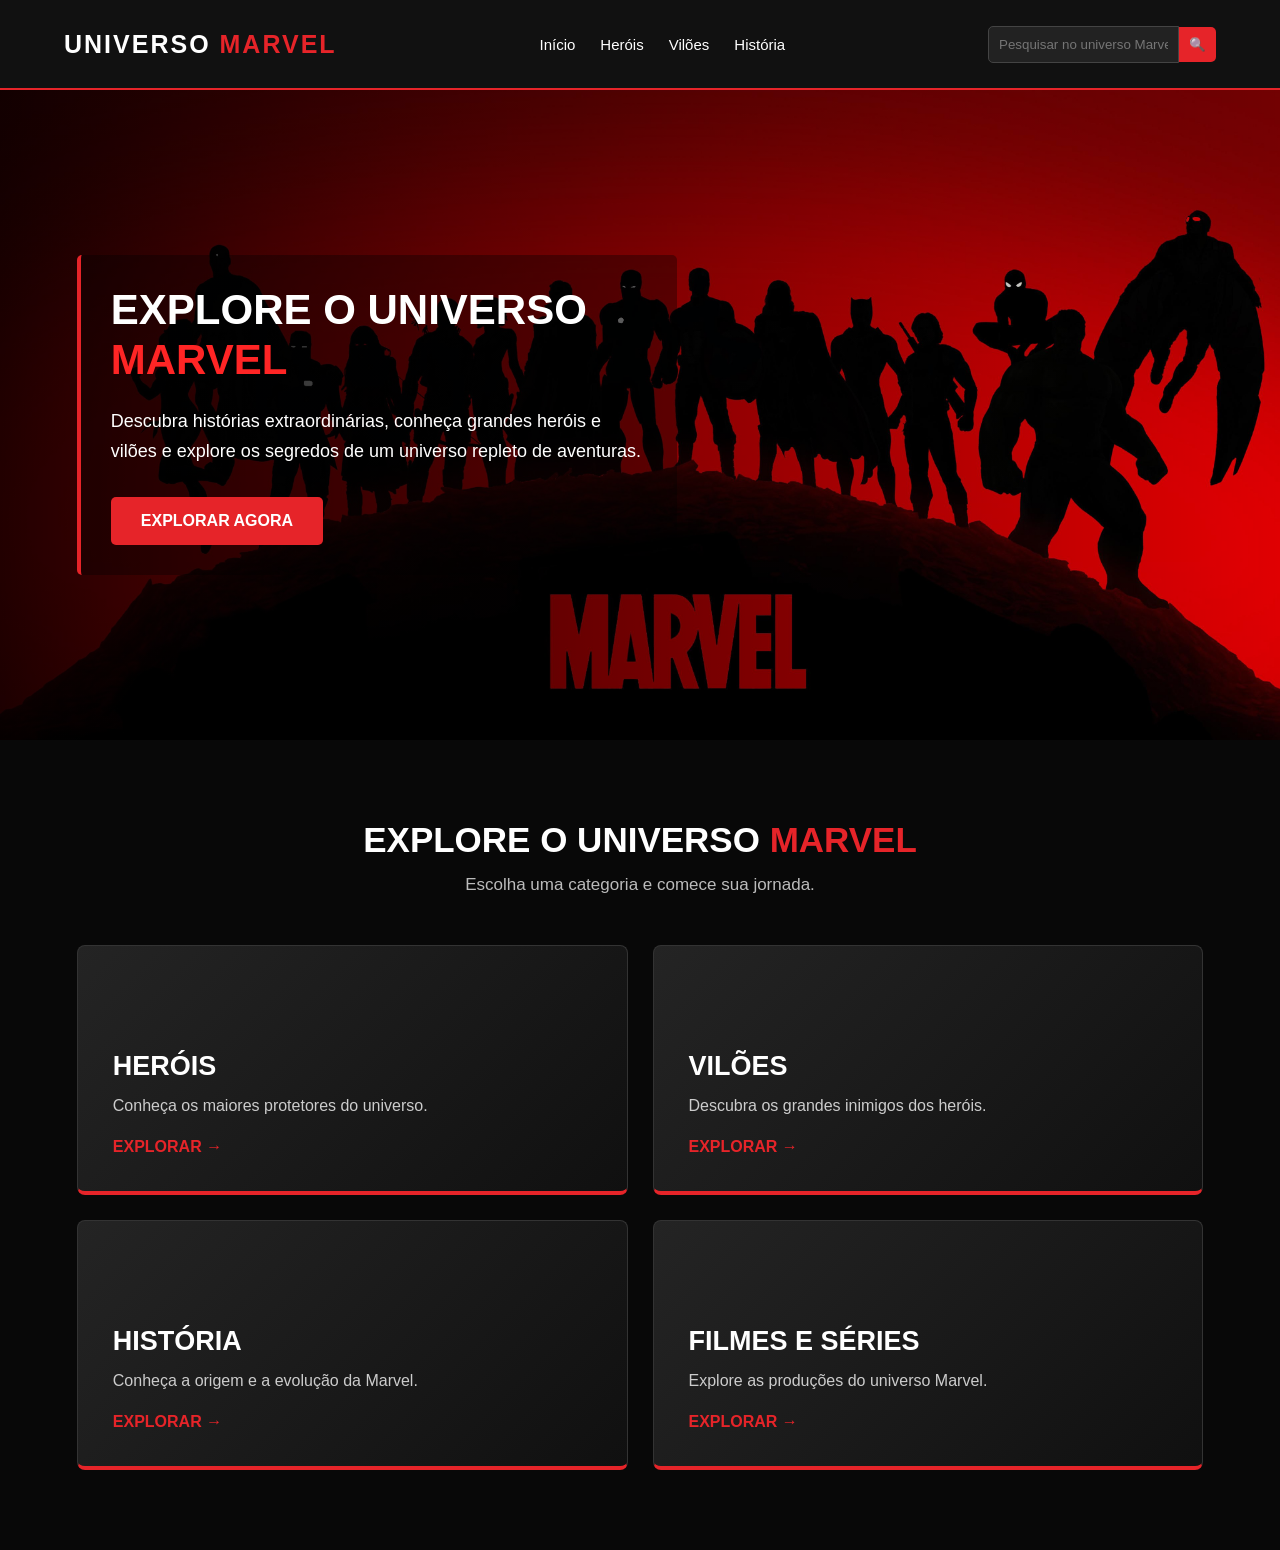
==== index.html @ c967fed8 "Commit" ====
<!DOCTYPE html>
<html lang='pt-BR'>
<head>
    <meta charset='utf-8'>
    <meta name='viewport' content='width=device-width, initial-scale=1'>
    <title>UNIVERSO MARVEL</title>
    <link rel="stylesheet" href="main.css?v=2">
</head>
<body>

    <header class="cabecalho">

        <div class="logo">
            <h1>UNIVERSO <span>MARVEL</span></h1>
        </div>

        <nav class="menu">
            <a href="#inicio">Início</a>
            <a href="#herois">Heróis</a>
            <a href="#viloes">Vilões</a>
            <a href="#historia">História</a>
        </nav>

        <div class="pesquisa">
            <input type="text" placeholder="Pesquisar no universo Marvel...">
            <button>🔍</button>
        </div>

    </header>



<main>

    <section class="inicio" id="inicio">

        <div class="conteudo-inicio">

            <h2>EXPLORE O UNIVERSO <span>MARVEL</span></h2>

            <p>
                Descubra histórias extraordinárias,
                conheça grandes heróis e vilões e
                explore os segredos de um universo
                repleto de aventuras.
            </p>

            <a href="#categorias" class="botao-explorar">
                EXPLORAR AGORA
            </a>

        </div>

    </section>

<section class="categorias" id="categorias">

    <div class="titulo-categorias">
        <h2>EXPLORE O UNIVERSO <span>MARVEL</span></h2>
        <p>Escolha uma categoria e comece sua jornada.</p>
    </div>

    <div class="grade-categorias">

        <a href="#herois" class="card-categoria herois">
            <h3>HERÓIS</h3>
            <p>Conheça os maiores protetores do universo.</p>
            <span>EXPLORAR →</span>
        </a>

        <a href="#viloes" class="card-categoria viloes">
            <h3>VILÕES</h3>
            <p>Descubra os grandes inimigos dos heróis.</p>
            <span>EXPLORAR →</span>
        </a>

        <a href="#historia" class="card-categoria historia">
            <h3>HISTÓRIA</h3>
            <p>Conheça a origem e a evolução da Marvel.</p>
            <span>EXPLORAR →</span>
        </a>

        <a href="#filmes" class="card-categoria filmes">
            <h3>FILMES E SÉRIES</h3>
            <p>Explore as produções do universo Marvel.</p>
            <span>EXPLORAR →</span>
        </a>

    </div>

</section>

</main>

<footer>

</footer>

<script src="script.js"></script>


</body>
</html>
---- main.css ----
/* CONFIGURAÇÕES GERAIS */

* {
    margin: 0;
    padding: 0;
    box-sizing: border-box;
}

body {
    background-color: #080808;
    color: white;
    font-family: Arial, sans-serif;
}

/* CABEÇALHO */

.cabecalho {
    width: 100%;
    min-height: 90px;
    background-color: #111;
    display: flex;
    align-items: center;
    justify-content: space-between;
    padding: 20px 5%;
    border-bottom: 2px solid #e62429;
}

/* LOGO */

.logo h1 {
    font-size: 25px;
    letter-spacing: 2px;
}

.logo span {
    color: #e62429;
}

/* MENU */

.menu {
    display: flex;
    gap: 25px;
}

.menu a {
    color: white;
    text-decoration: none;
    font-size: 15px;
    transition: 0.3s;
}

.menu a:hover {
    color: #e62429;
}

/* BARRA DE PESQUISA */

.pesquisa {
    display: flex;
    align-items: center;
}

.pesquisa input {
    background-color: #222;
    border: 1px solid #444;
    padding: 10px;
    color: white;
    border-radius: 5px 0 0 5px;
    outline: none;
}

.pesquisa button {
    background-color: #e62429;
    border: none;
    padding: 10px;
    cursor: pointer;
    border-radius: 0 5px 5px 0;
}


/* PÁGINA INICIAL */



.inicio {
    width: 100%;
    min-height: 650px;

    display: flex;
    align-items: center;
    justify-content: flex-start;

    padding: 60px 6%;

    background-image:
        linear-gradient(
            90deg,
            rgba(0, 0, 0, 0.85) 0%,
            rgba(0, 0, 0, 0.55) 35%,
            rgba(0, 0, 0, 0.05) 100%
        ),
        url("./marvel-fundo.png");

    background-size: cover;
    background-position: center;
    background-repeat: no-repeat;
}

/* CONTEÚDO */

.conteudo-inicio {
    max-width: 600px;
    position: relative;
    z-index: 1;

    padding: 30px;

    background: rgba(0, 0, 0, 0.35);
    border-left: 4px solid #e62429;
    border-radius: 5px;
}

.conteudo-inicio h2 {
    font-size: 42px;
    color: white;
    margin-bottom: 20px;
    line-height: 1.2;
}

.conteudo-inicio h2 span {
    color: #ff2525;
}

.conteudo-inicio p {
    color: #ffffff;
    font-size: 18px;
    line-height: 1.7;
    margin-bottom: 30px;
}



/* BOTÃO EXPLORAR */

.botao-explorar {
    display: inline-block;
    background-color: #e62429;
    color: white;
    padding: 15px 30px;
    text-decoration: none;
    font-weight: bold;
    border-radius: 5px;
    transition: 0.3s;
}

.botao-explorar:hover {
    background-color: #a80000;
    transform: scale(1.05);
}


/* CATEGORIAS */

.categorias {
    padding: 80px 6%;
    background-color: #080808;
}

.titulo-categorias {
    text-align: center;
    margin-bottom: 50px;
}

.titulo-categorias h2 {
    font-size: 35px;
    margin-bottom: 15px;
}

.titulo-categorias h2 span {
    color: #e62429;
}

.titulo-categorias p {
    color: #bbbbbb;
    font-size: 17px;
}

/* GRADE DE CARTÕES */

.grade-categorias {
    display: grid;
    grid-template-columns: repeat(2, 1fr);
    gap: 25px;
}

.card-categoria {
    min-height: 250px;
    padding: 35px;

    display: flex;
    flex-direction: column;
    justify-content: flex-end;

    background: linear-gradient(
        135deg,
        #242424,
        #101010
    );

    border: 1px solid #333;
    border-bottom: 4px solid #e62429;

    border-radius: 8px;

    color: white;
    text-decoration: none;

    transition: 0.3s;
}

.card-categoria:hover {
    transform: translateY(-8px);
    border-color: #e62429;
    background-color: #252525;
}

.card-categoria h3 {
    font-size: 27px;
    margin-bottom: 12px;
}

.card-categoria p {
    color: #cccccc;
    margin-bottom: 20px;
    line-height: 1.5;
}

.card-categoria span {
    color: #e62429;
    font-weight: bold;
}

/* RESPONSIVIDADE */

@media (max-width: 700px) {

    .grade-categorias {
        grid-template-columns: 1fr;
    }

    .titulo-categorias h2 {
        font-size: 26px;
    }

}
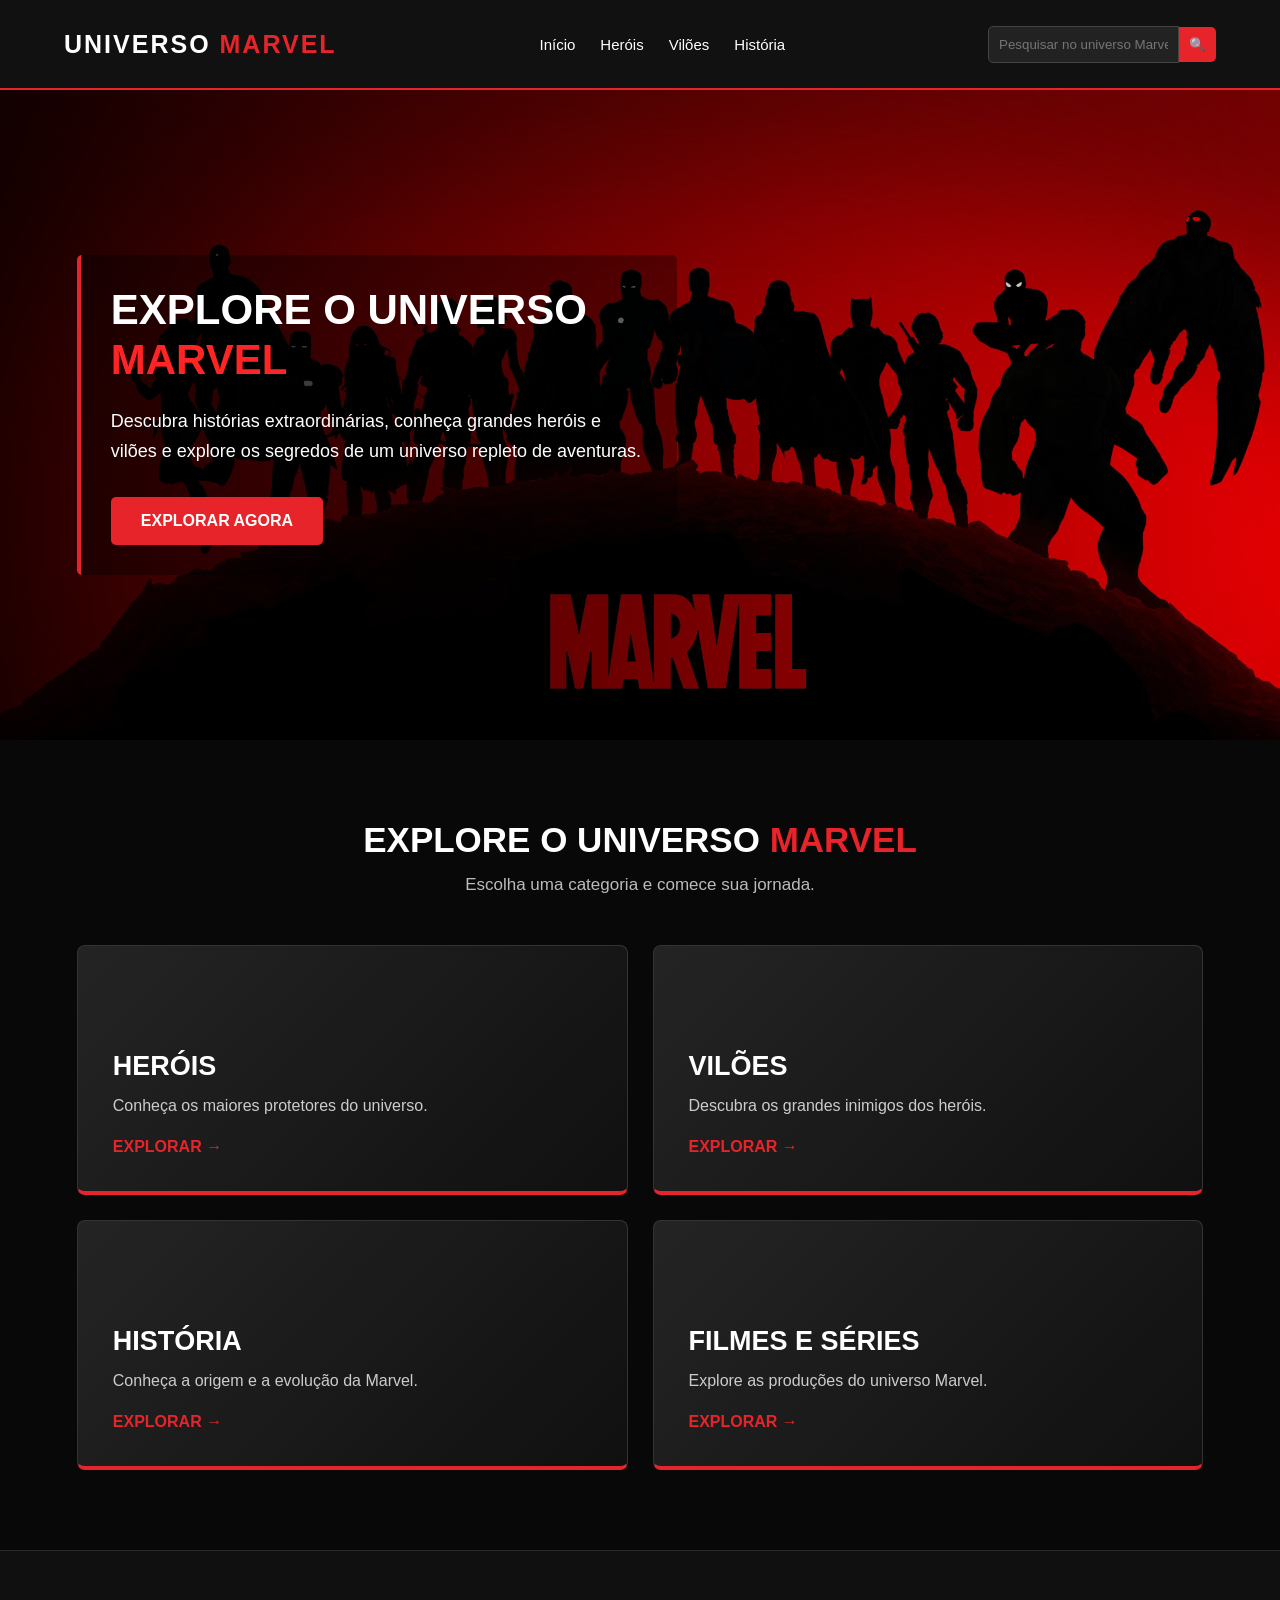
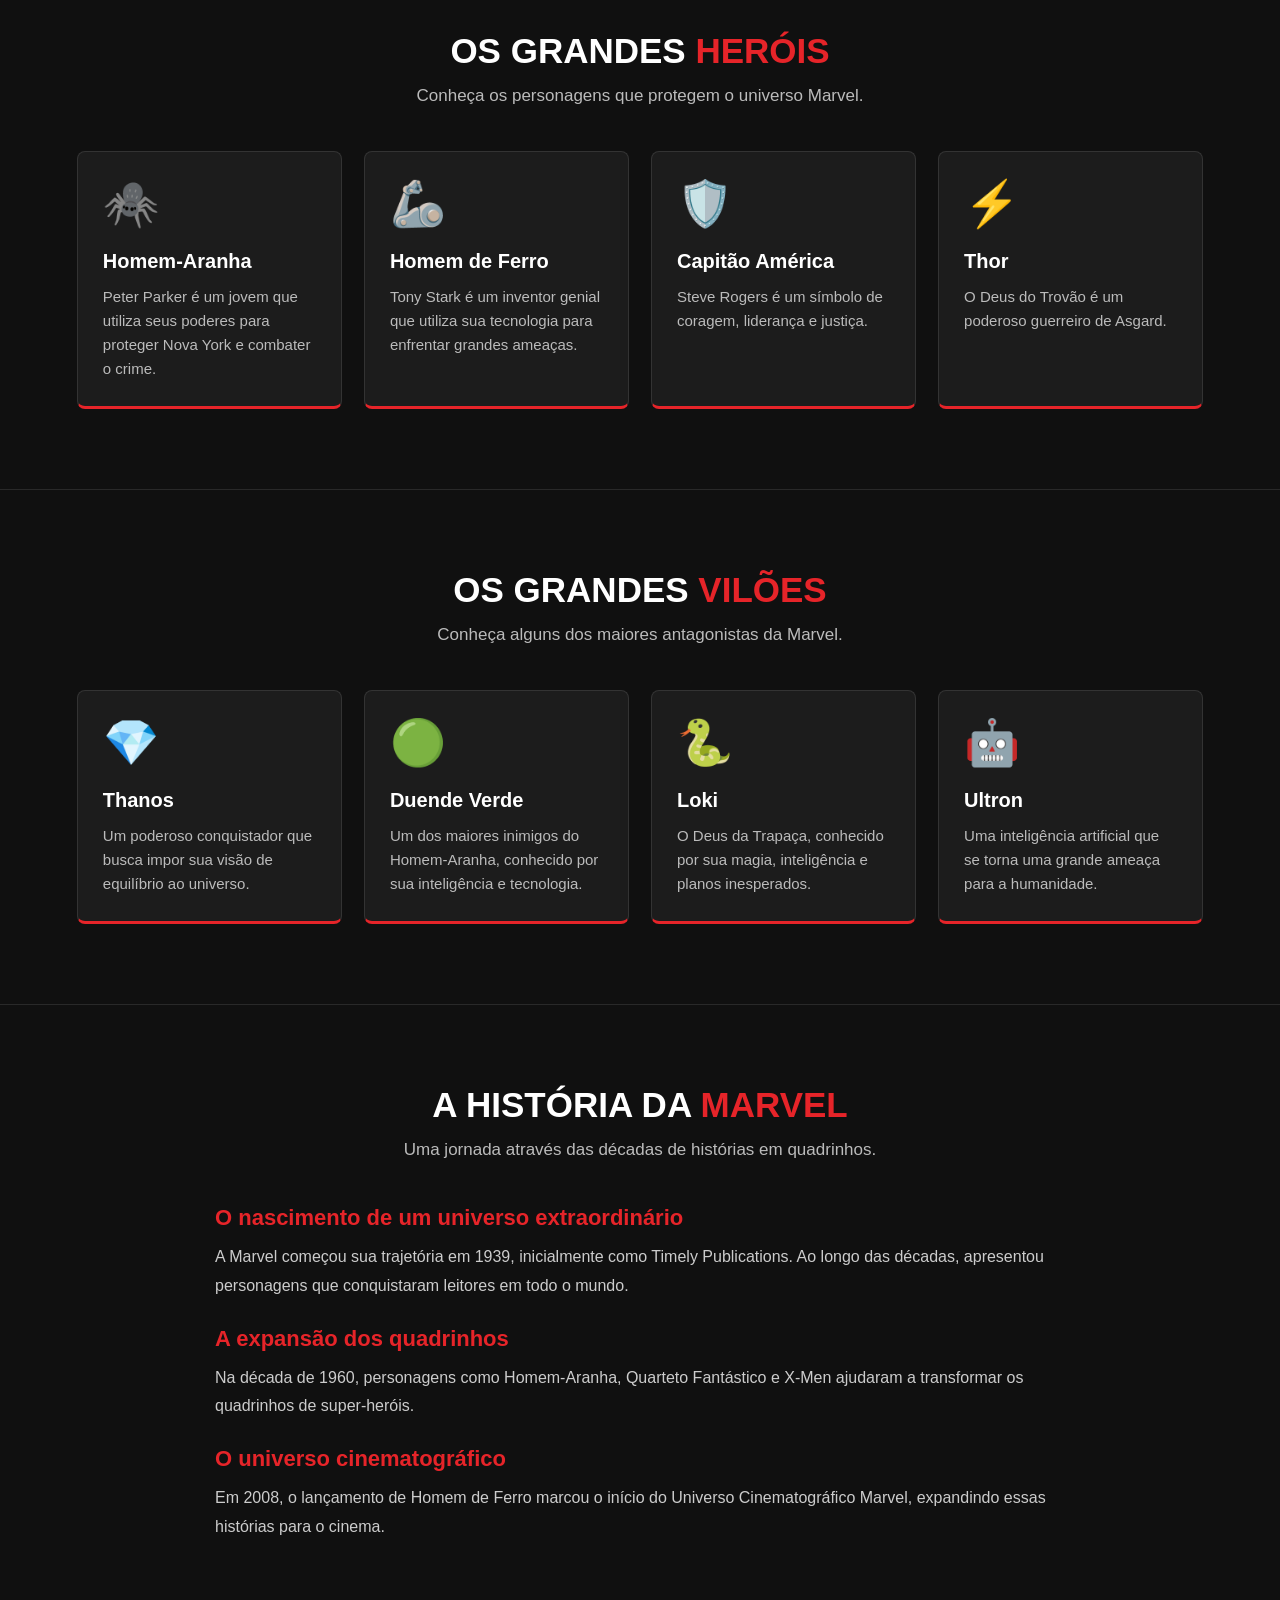
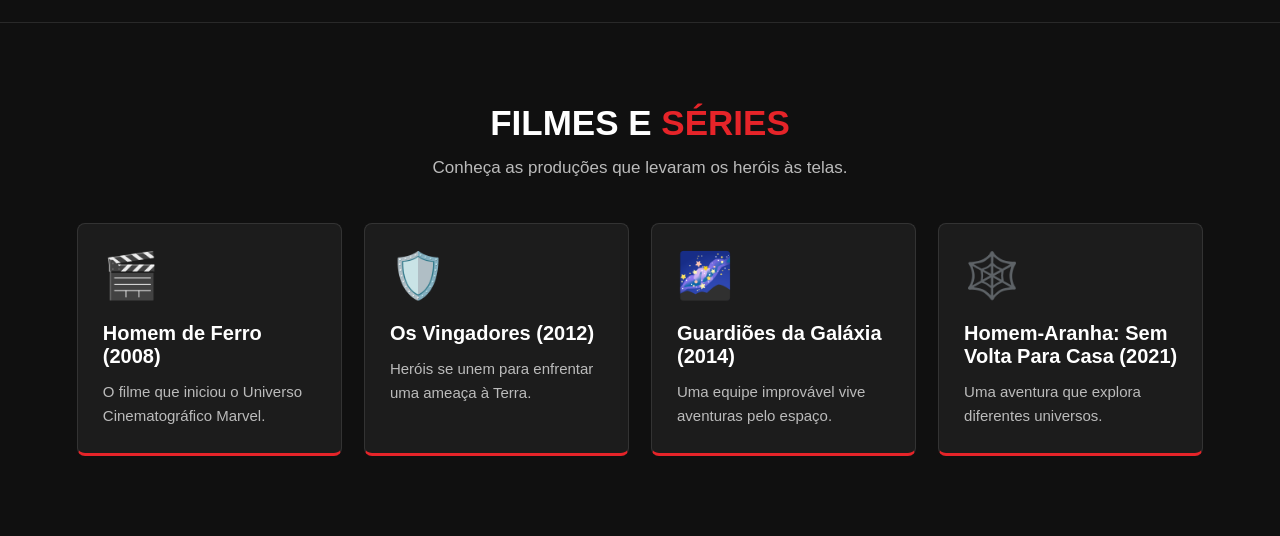
==== commit bd2d2ba4: "Commit" ====
--- a/index.html
+++ b/index.html
@@ -90,6 +90,162 @@
 
 </section>
 
+<!-- SEÇÃO DE HERÓIS -->
+
+<section class="secao-conteudo" id="herois">
+
+    <div class="titulo-secao">
+        <h2>OS GRANDES <span>HERÓIS</span></h2>
+        <p>Conheça os personagens que protegem o universo Marvel.</p>
+    </div>
+
+    <div class="grade-personagens">
+
+        <article class="personagem">
+            <div class="icone-personagem">🕷️</div>
+            <h3>Homem-Aranha</h3>
+            <p>Peter Parker é um jovem que utiliza seus poderes para proteger Nova York e combater o crime.</p>
+        </article>
+
+        <article class="personagem">
+            <div class="icone-personagem">🦾</div>
+            <h3>Homem de Ferro</h3>
+            <p>Tony Stark é um inventor genial que utiliza sua tecnologia para enfrentar grandes ameaças.</p>
+        </article>
+
+        <article class="personagem">
+            <div class="icone-personagem">🛡️</div>
+            <h3>Capitão América</h3>
+            <p>Steve Rogers é um símbolo de coragem, liderança e justiça.</p>
+        </article>
+
+        <article class="personagem">
+            <div class="icone-personagem">⚡</div>
+            <h3>Thor</h3>
+            <p>O Deus do Trovão é um poderoso guerreiro de Asgard.</p>
+        </article>
+
+    </div>
+
+</section>
+
+
+<!-- SEÇÃO DE VILÕES -->
+
+<section class="secao-conteudo" id="viloes">
+
+    <div class="titulo-secao">
+        <h2>OS GRANDES <span>VILÕES</span></h2>
+        <p>Conheça alguns dos maiores antagonistas da Marvel.</p>
+    </div>
+
+    <div class="grade-personagens">
+
+        <article class="personagem">
+            <div class="icone-personagem">💎</div>
+            <h3>Thanos</h3>
+            <p>Um poderoso conquistador que busca impor sua visão de equilíbrio ao universo.</p>
+        </article>
+
+        <article class="personagem">
+            <div class="icone-personagem">🟢</div>
+            <h3>Duende Verde</h3>
+            <p>Um dos maiores inimigos do Homem-Aranha, conhecido por sua inteligência e tecnologia.</p>
+        </article>
+
+        <article class="personagem">
+            <div class="icone-personagem">🐍</div>
+            <h3>Loki</h3>
+            <p>O Deus da Trapaça, conhecido por sua magia, inteligência e planos inesperados.</p>
+        </article>
+
+        <article class="personagem">
+            <div class="icone-personagem">🤖</div>
+            <h3>Ultron</h3>
+            <p>Uma inteligência artificial que se torna uma grande ameaça para a humanidade.</p>
+        </article>
+
+    </div>
+
+</section>
+
+
+<!-- SEÇÃO DE HISTÓRIA -->
+
+<section class="secao-conteudo" id="historia">
+
+    <div class="titulo-secao">
+        <h2>A HISTÓRIA DA <span>MARVEL</span></h2>
+        <p>Uma jornada através das décadas de histórias em quadrinhos.</p>
+    </div>
+
+    <div class="texto-historia">
+        <h3>O nascimento de um universo extraordinário</h3>
+        <p>
+            A Marvel começou sua trajetória em 1939,
+            inicialmente como Timely Publications.
+            Ao longo das décadas, apresentou personagens
+            que conquistaram leitores em todo o mundo.
+        </p>
+
+        <h3>A expansão dos quadrinhos</h3>
+        <p>
+            Na década de 1960, personagens como
+            Homem-Aranha, Quarteto Fantástico e
+            X-Men ajudaram a transformar os quadrinhos
+            de super-heróis.
+        </p>
+
+        <h3>O universo cinematográfico</h3>
+        <p>
+            Em 2008, o lançamento de Homem de Ferro
+            marcou o início do Universo Cinematográfico
+            Marvel, expandindo essas histórias para o cinema.
+        </p>
+    </div>
+
+</section>
+
+
+<!-- SEÇÃO DE FILMES E SÉRIES -->
+
+<section class="secao-conteudo" id="filmes">
+
+    <div class="titulo-secao">
+        <h2>FILMES E <span>SÉRIES</span></h2>
+        <p>Conheça as produções que levaram os heróis às telas.</p>
+    </div>
+
+    <div class="grade-personagens">
+
+        <article class="personagem">
+            <div class="icone-personagem">🎬</div>
+            <h3>Homem de Ferro (2008)</h3>
+            <p>O filme que iniciou o Universo Cinematográfico Marvel.</p>
+        </article>
+
+        <article class="personagem">
+            <div class="icone-personagem">🛡️</div>
+            <h3>Os Vingadores (2012)</h3>
+            <p>Heróis se unem para enfrentar uma ameaça à Terra.</p>
+        </article>
+
+        <article class="personagem">
+            <div class="icone-personagem">🌌</div>
+            <h3>Guardiões da Galáxia (2014)</h3>
+            <p>Uma equipe improvável vive aventuras pelo espaço.</p>
+        </article>
+
+        <article class="personagem">
+            <div class="icone-personagem">🕸️</div>
+            <h3>Homem-Aranha: Sem Volta Para Casa (2021)</h3>
+            <p>Uma aventura que explora diferentes universos.</p>
+        </article>
+
+    </div>
+
+</section>
+
 </main>
 
 <footer>
--- a/main.css
+++ b/main.css
@@ -255,3 +255,102 @@
     }
 
 }
+
+
+/* SEÇÕES DE CONTEÚDO */
+
+.secao-conteudo {
+    padding: 80px 6%;
+    background-color: #101010;
+    border-top: 1px solid #292929;
+}
+
+.titulo-secao {
+    text-align: center;
+    margin-bottom: 45px;
+}
+
+.titulo-secao h2 {
+    font-size: 35px;
+    margin-bottom: 15px;
+}
+
+.titulo-secao h2 span {
+    color: #e62429;
+}
+
+.titulo-secao p {
+    color: #bbbbbb;
+    font-size: 17px;
+}
+
+/* CARTÕES DE PERSONAGENS */
+
+.grade-personagens {
+    display: grid;
+    grid-template-columns: repeat(4, 1fr);
+    gap: 22px;
+}
+
+.personagem {
+    background: #1c1c1c;
+    padding: 25px;
+    border-radius: 8px;
+    border: 1px solid #333;
+    border-bottom: 3px solid #e62429;
+    transition: 0.3s;
+}
+
+.personagem:hover {
+    transform: translateY(-7px);
+    border-color: #e62429;
+}
+
+.icone-personagem {
+    font-size: 45px;
+    margin-bottom: 20px;
+}
+
+.personagem h3 {
+    font-size: 20px;
+    margin-bottom: 12px;
+    color: white;
+}
+
+.personagem p {
+    color: #bbbbbb;
+    line-height: 1.6;
+    font-size: 15px;
+}
+
+/* HISTÓRIA */
+
+.texto-historia {
+    max-width: 850px;
+    margin: auto;
+}
+
+.texto-historia h3 {
+    color: #e62429;
+    margin: 25px 0 12px;
+    font-size: 22px;
+}
+
+.texto-historia p {
+    color: #cccccc;
+    line-height: 1.8;
+}
+
+/* RESPONSIVIDADE */
+
+@media (max-width: 900px) {
+    .grade-personagens {
+        grid-template-columns: repeat(2, 1fr);
+    }
+}
+
+@media (max-width: 550px) {
+    .grade-personagens {
+        grid-template-columns: 1fr;
+    }
+}
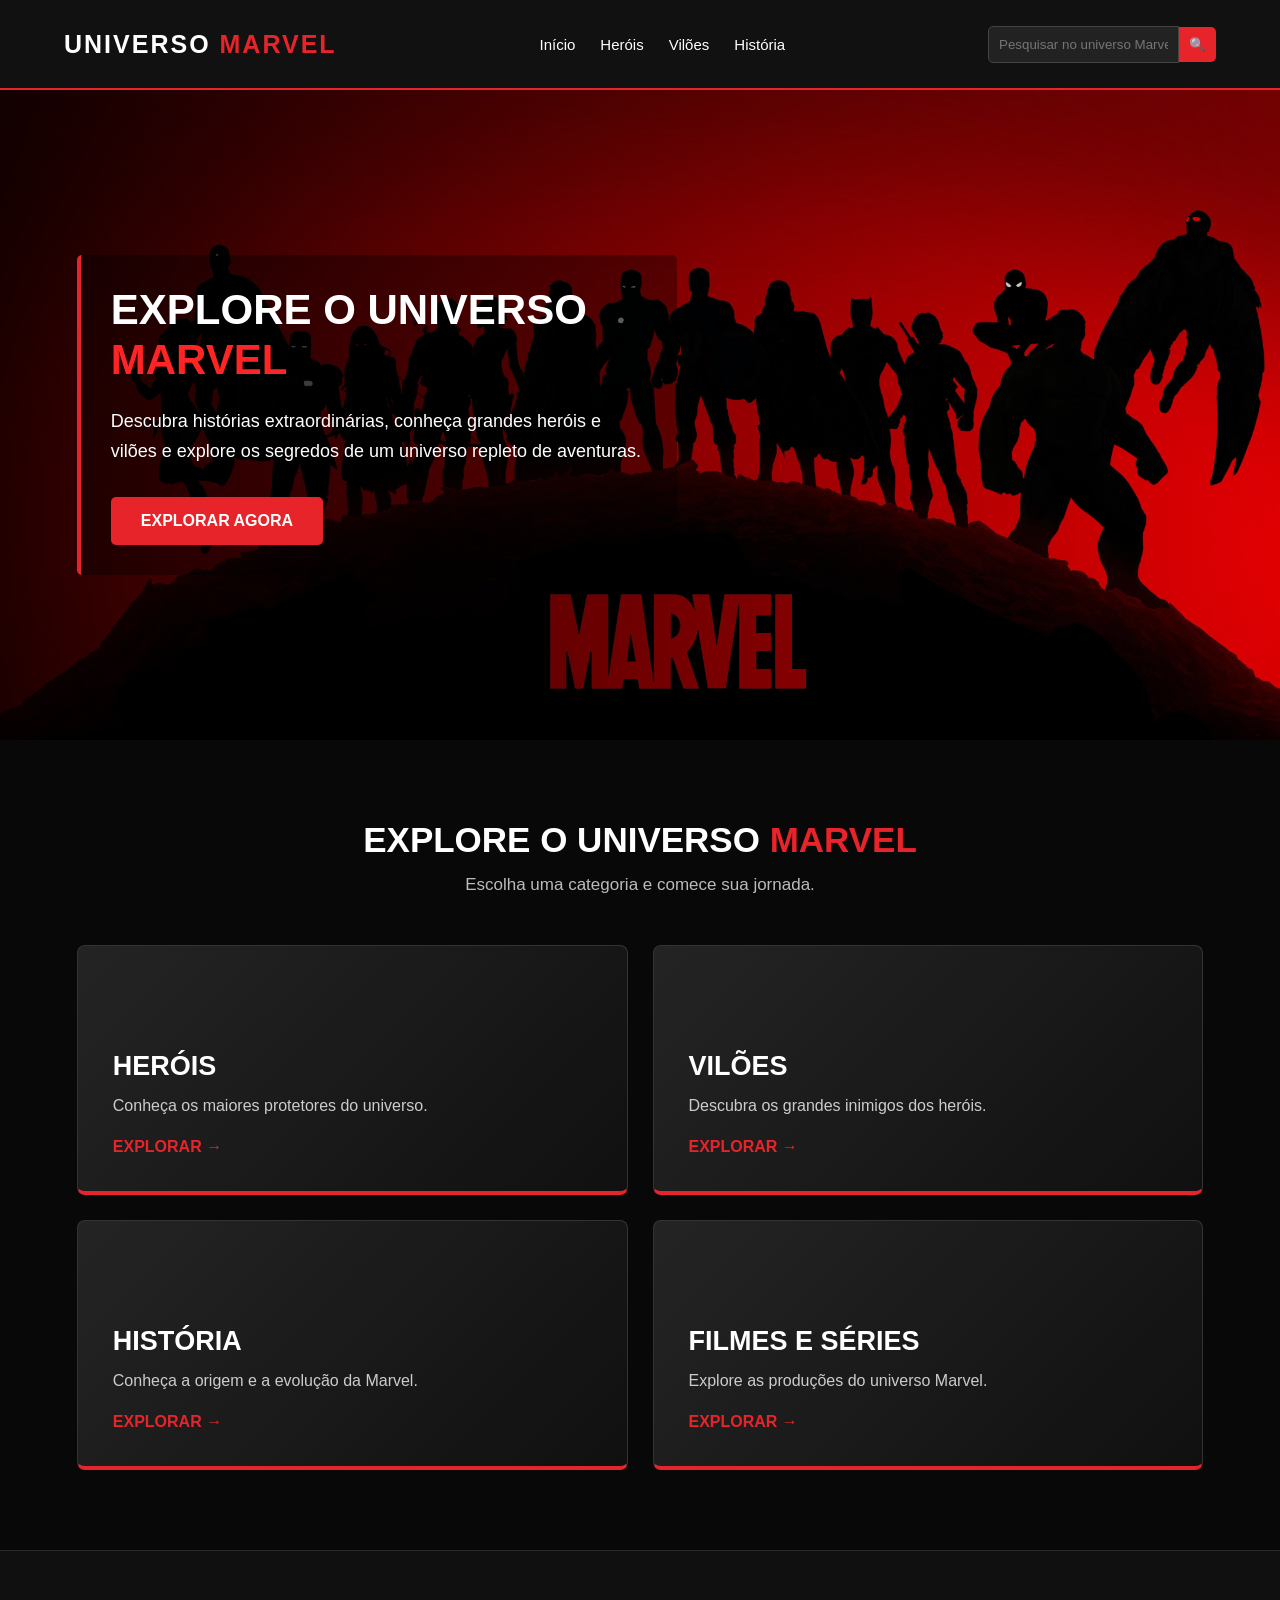
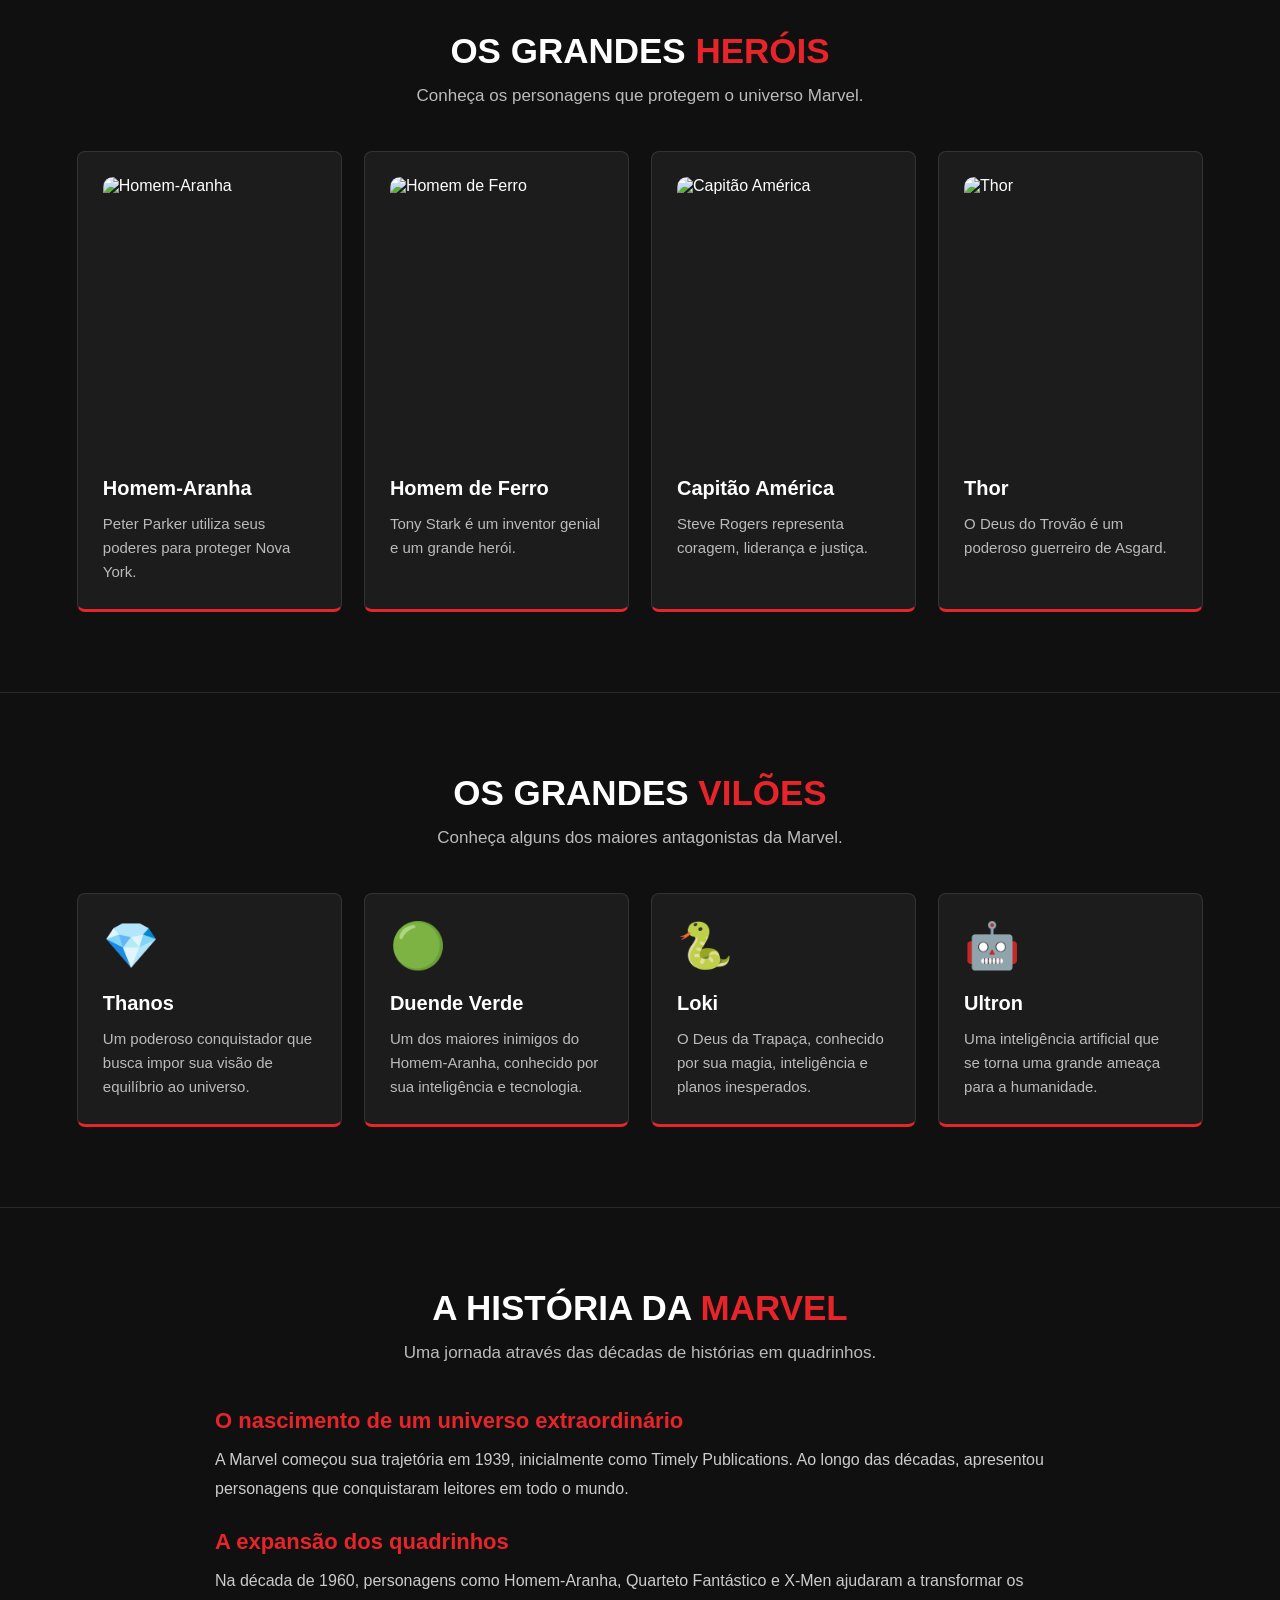
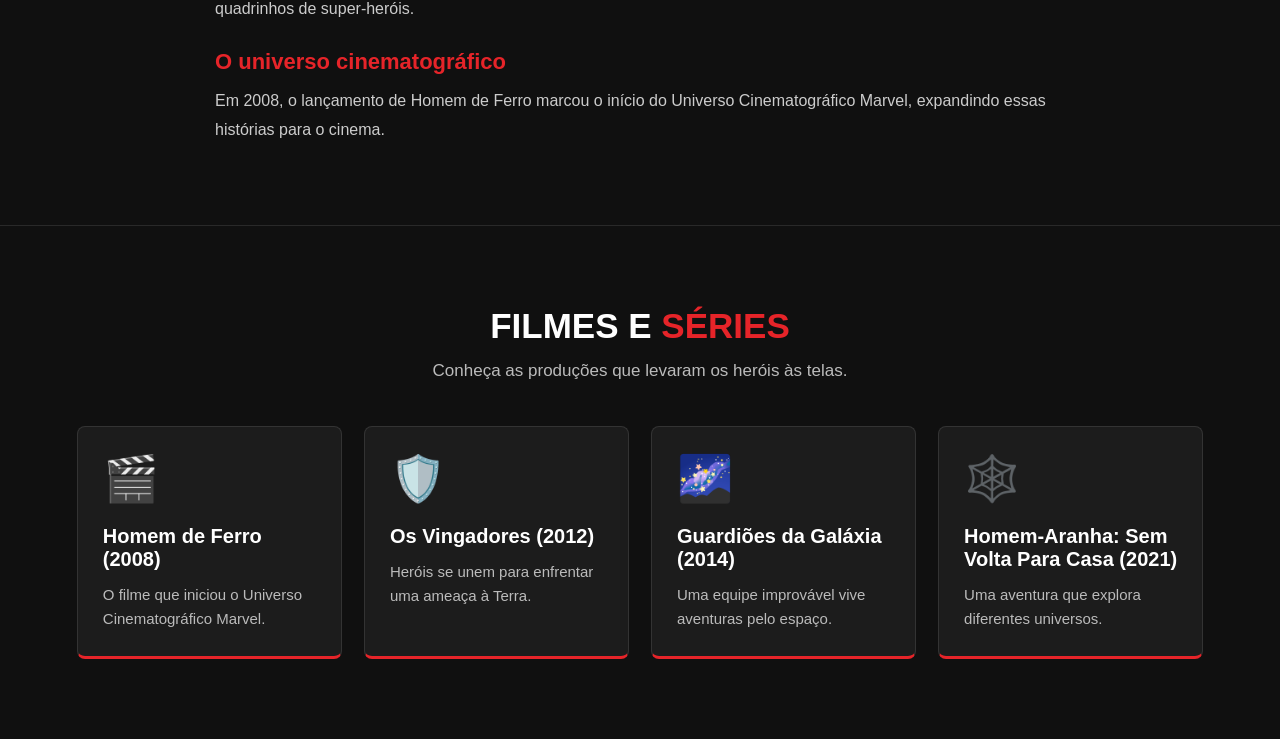
==== commit 7a12840a: "Commit" ====
--- a/index.html
+++ b/index.html
@@ -99,33 +99,34 @@
         <p>Conheça os personagens que protegem o universo Marvel.</p>
     </div>
 
-    <div class="grade-personagens">
-
-        <article class="personagem">
-            <div class="icone-personagem">🕷️</div>
-            <h3>Homem-Aranha</h3>
-            <p>Peter Parker é um jovem que utiliza seus poderes para proteger Nova York e combater o crime.</p>
-        </article>
-
-        <article class="personagem">
-            <div class="icone-personagem">🦾</div>
-            <h3>Homem de Ferro</h3>
-            <p>Tony Stark é um inventor genial que utiliza sua tecnologia para enfrentar grandes ameaças.</p>
-        </article>
-
-        <article class="personagem">
-            <div class="icone-personagem">🛡️</div>
-            <h3>Capitão América</h3>
-            <p>Steve Rogers é um símbolo de coragem, liderança e justiça.</p>
-        </article>
-
-        <article class="personagem">
-            <div class="icone-personagem">⚡</div>
-            <h3>Thor</h3>
-            <p>O Deus do Trovão é um poderoso guerreiro de Asgard.</p>
-        </article>
-
-    </div>
+    
+<div class="grade-personagens">
+
+    <article class="personagem">
+        <img src="homem-aranha.jpg" alt="Homem-Aranha">
+        <h3>Homem-Aranha</h3>
+        <p>Peter Parker utiliza seus poderes para proteger Nova York.</p>
+    </article>
+
+    <article class="personagem">
+        <img src="homem-de-ferro.jpg" alt="Homem de Ferro">
+        <h3>Homem de Ferro</h3>
+        <p>Tony Stark é um inventor genial e um grande herói.</p>
+    </article>
+
+    <article class="personagem">
+        <img src="capitao-america.jpg" alt="Capitão América">
+        <h3>Capitão América</h3>
+        <p>Steve Rogers representa coragem, liderança e justiça.</p>
+    </article>
+
+    <article class="personagem">
+        <img src="thor.jpg" alt="Thor">
+        <h3>Thor</h3>
+        <p>O Deus do Trovão é um poderoso guerreiro de Asgard.</p>
+    </article>
+
+</div>
 
 </section>
 
--- a/main.css
+++ b/main.css
@@ -354,3 +354,19 @@
         grid-template-columns: 1fr;
     }
 }
+
+
+/* IMAGENS DOS PERSONAGENS */
+
+.personagem img {
+    width: 100%;
+    height: 300px;
+    object-fit: cover;
+    object-position: center;
+    display: block;
+    border-radius: 10px 10px 0 0;
+}
+
+.personagem {
+    overflow: hidden;
+}
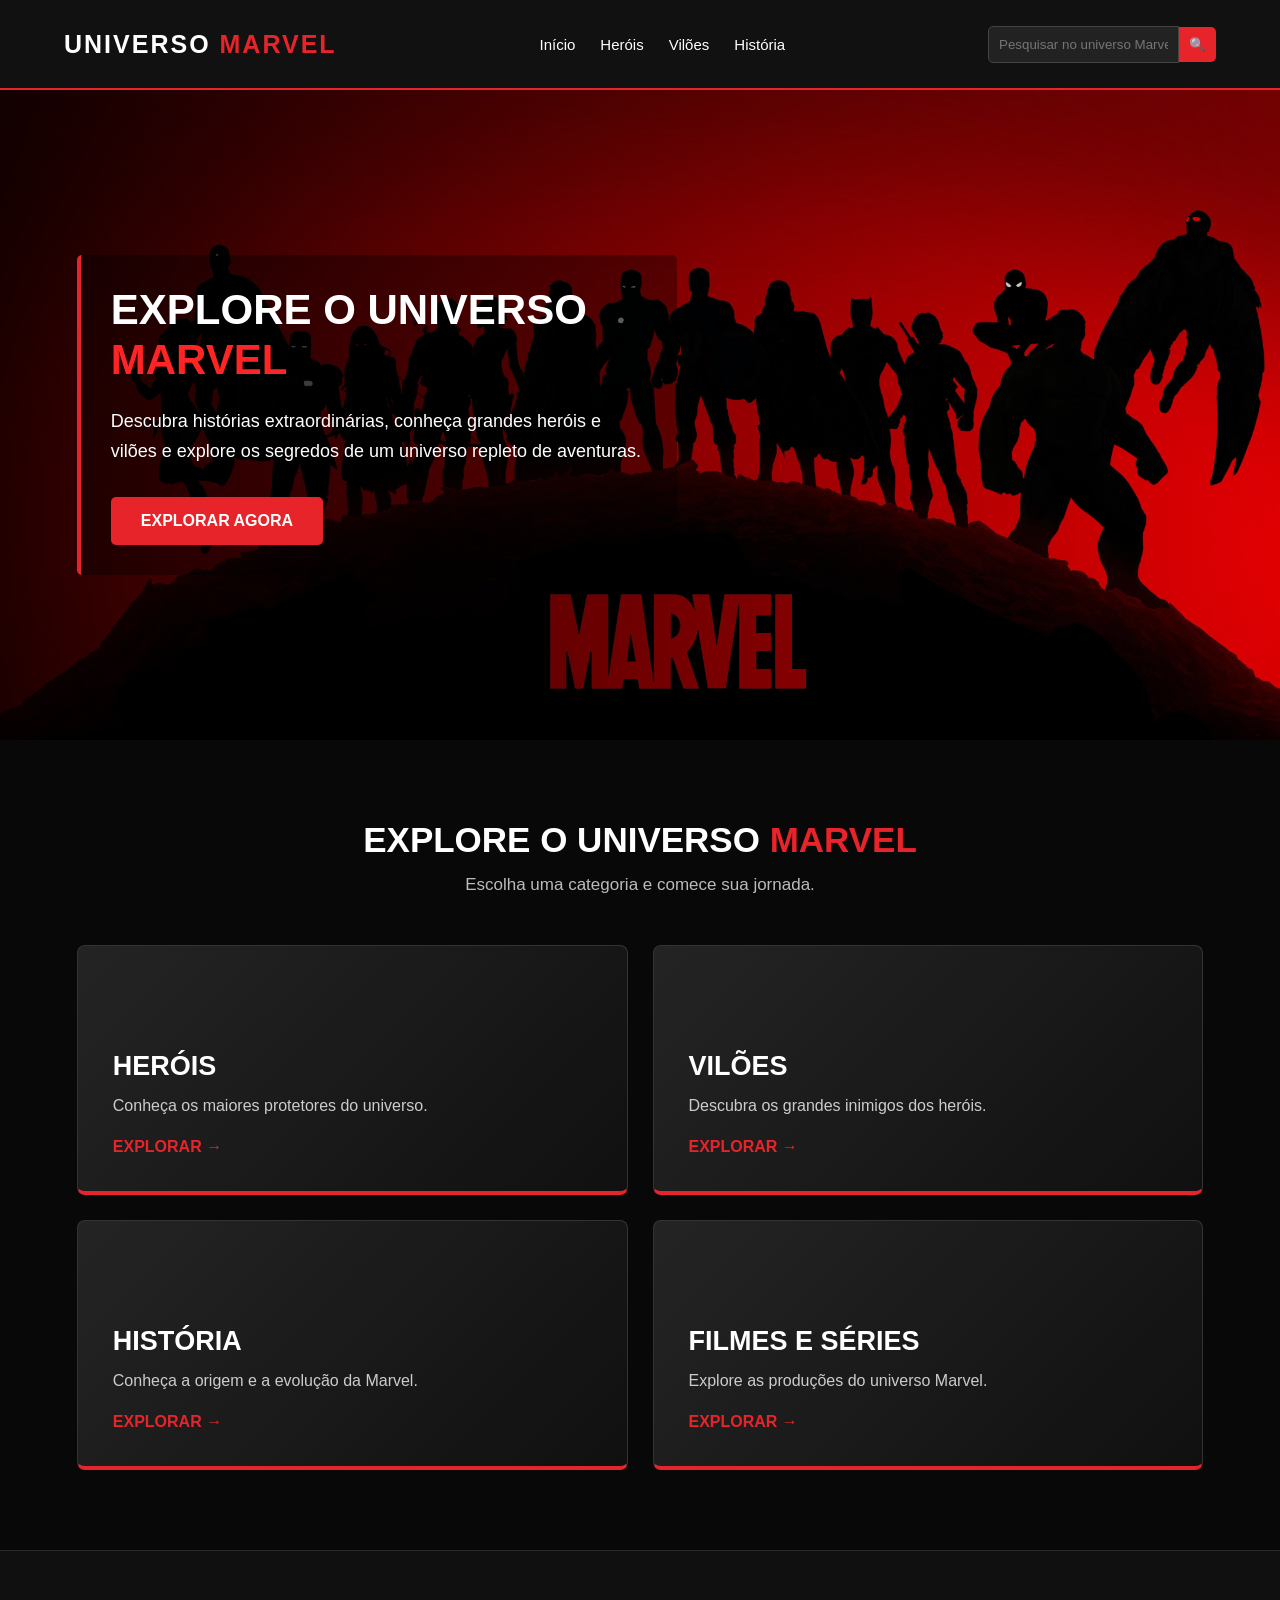
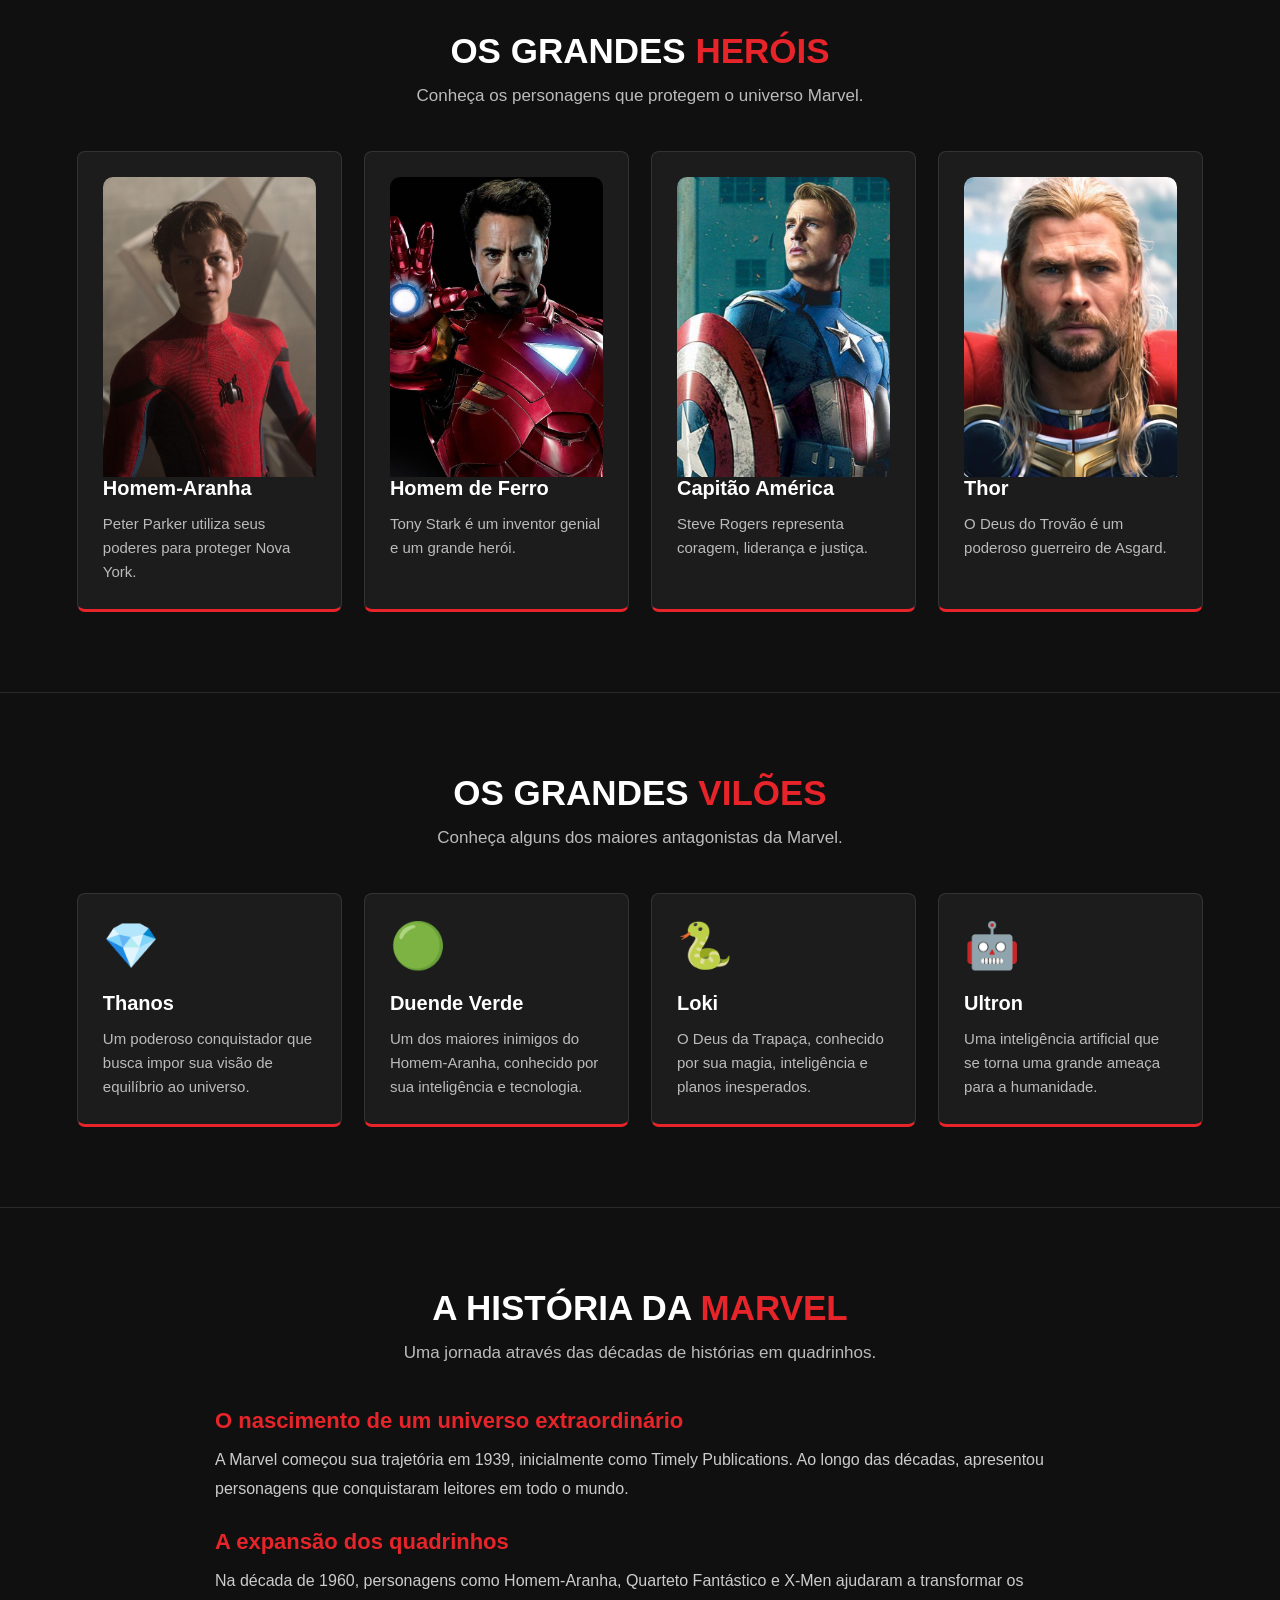
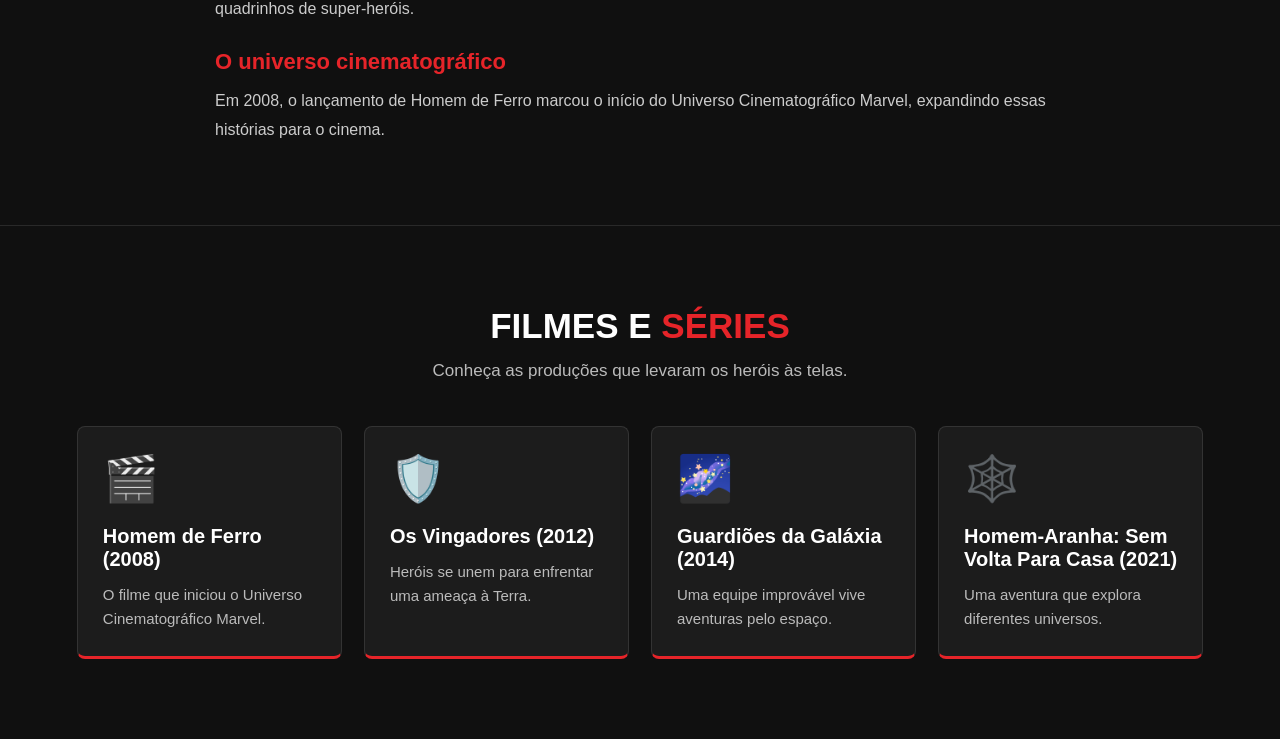
==== commit fa28f4cd: "commit" ====
--- a/index.html
+++ b/index.html
@@ -103,25 +103,25 @@
 <div class="grade-personagens">
 
     <article class="personagem">
-        <img src="homem-aranha.jpg" alt="Homem-Aranha">
+        <img src="homem-aranha.jpeg" alt="Homem-Aranha">
         <h3>Homem-Aranha</h3>
         <p>Peter Parker utiliza seus poderes para proteger Nova York.</p>
     </article>
 
     <article class="personagem">
-        <img src="homem-de-ferro.jpg" alt="Homem de Ferro">
+        <img src="homem-de-ferro.jpeg" alt="Homem de Ferro">
         <h3>Homem de Ferro</h3>
         <p>Tony Stark é um inventor genial e um grande herói.</p>
     </article>
 
     <article class="personagem">
-        <img src="capitao-america.jpg" alt="Capitão América">
+        <img src="capitao-america.jpeg" alt="Capitão América">
         <h3>Capitão América</h3>
         <p>Steve Rogers representa coragem, liderança e justiça.</p>
     </article>
 
     <article class="personagem">
-        <img src="thor.jpg" alt="Thor">
+        <img src="thor.jpeg" alt="Thor">
         <h3>Thor</h3>
         <p>O Deus do Trovão é um poderoso guerreiro de Asgard.</p>
     </article>
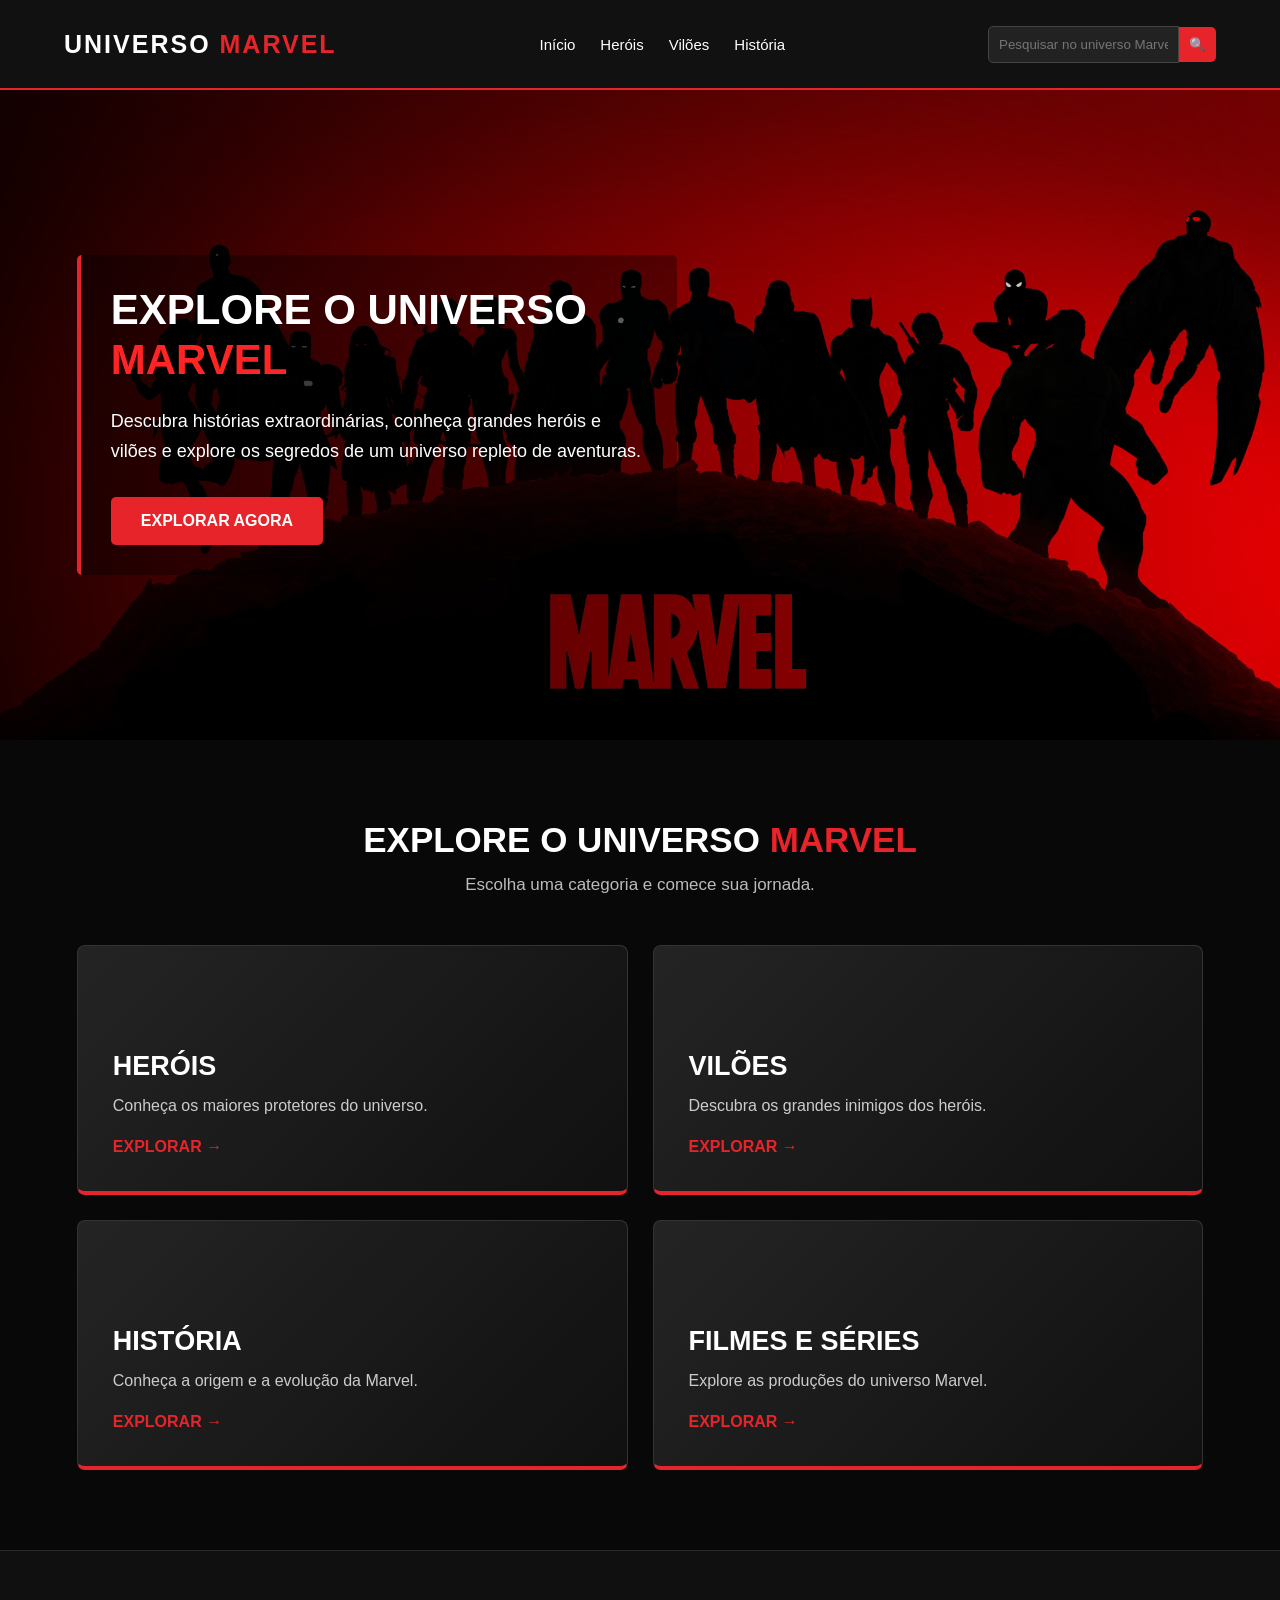
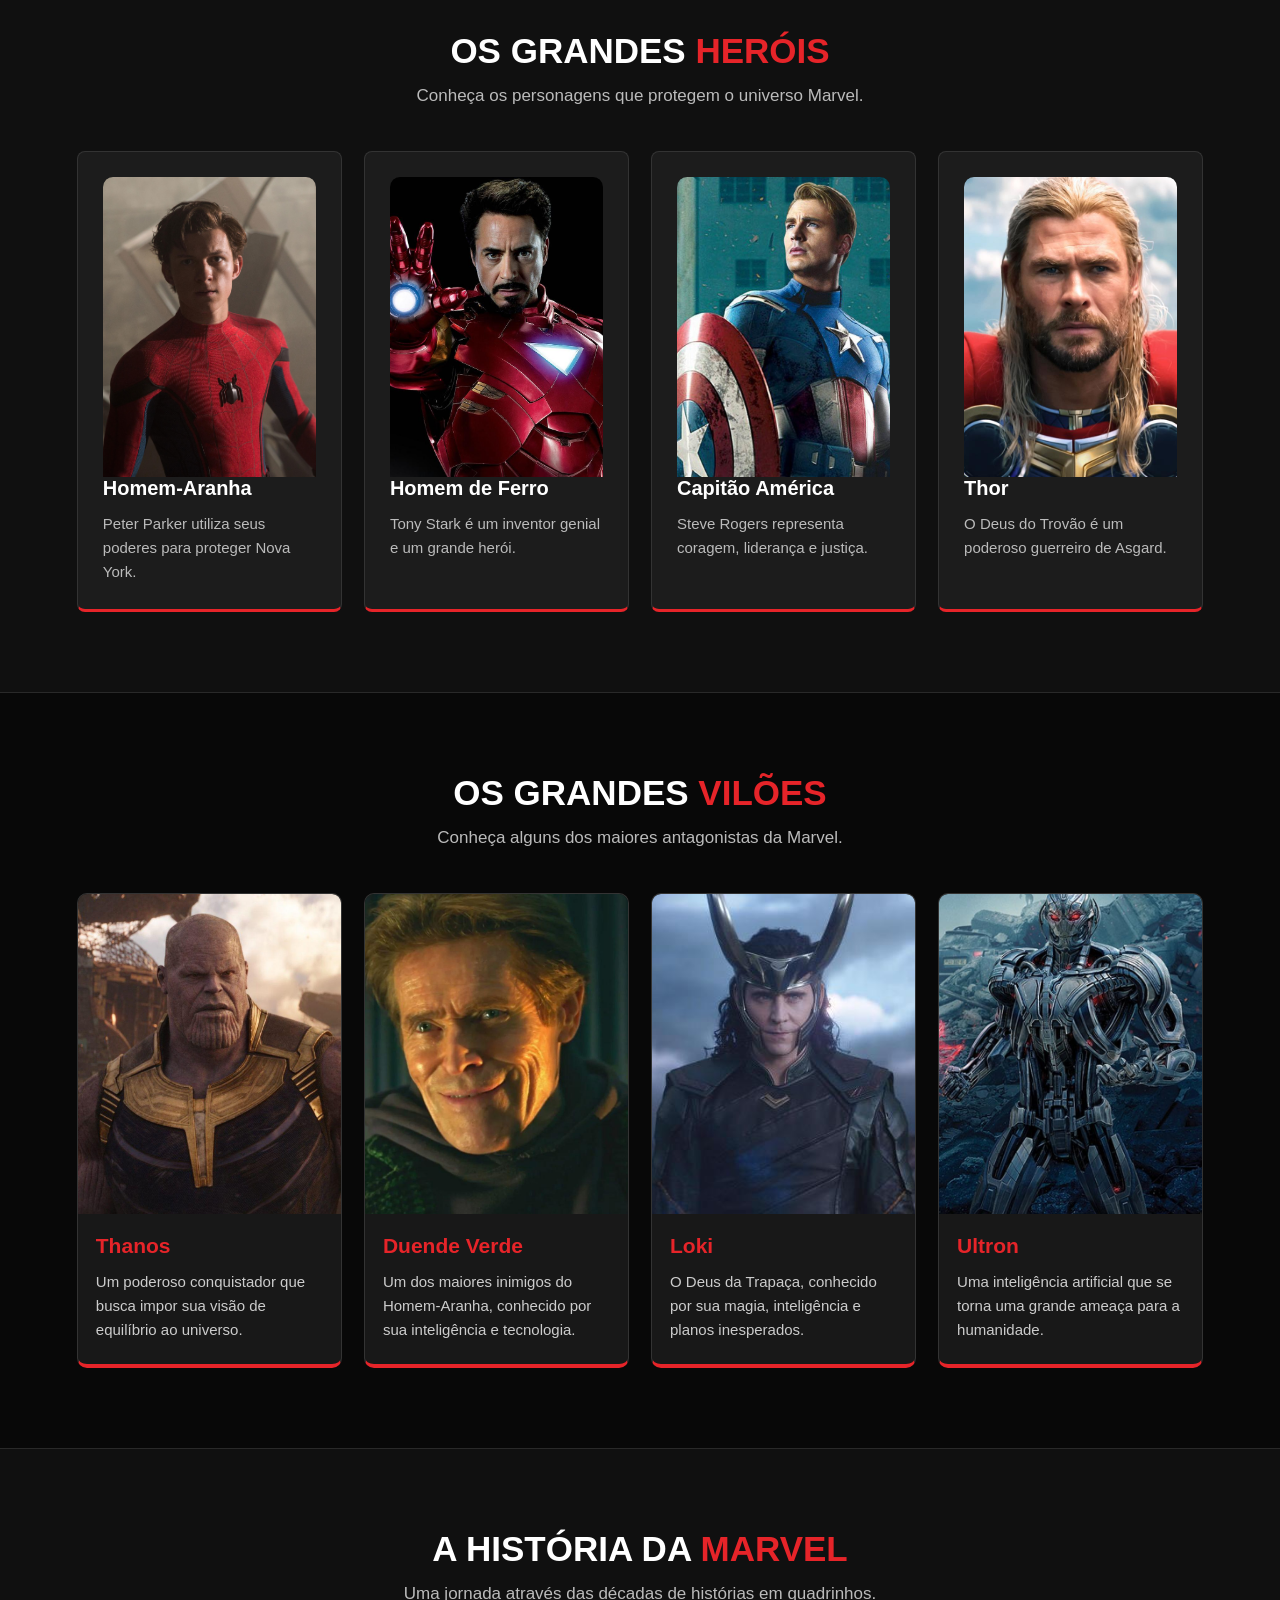
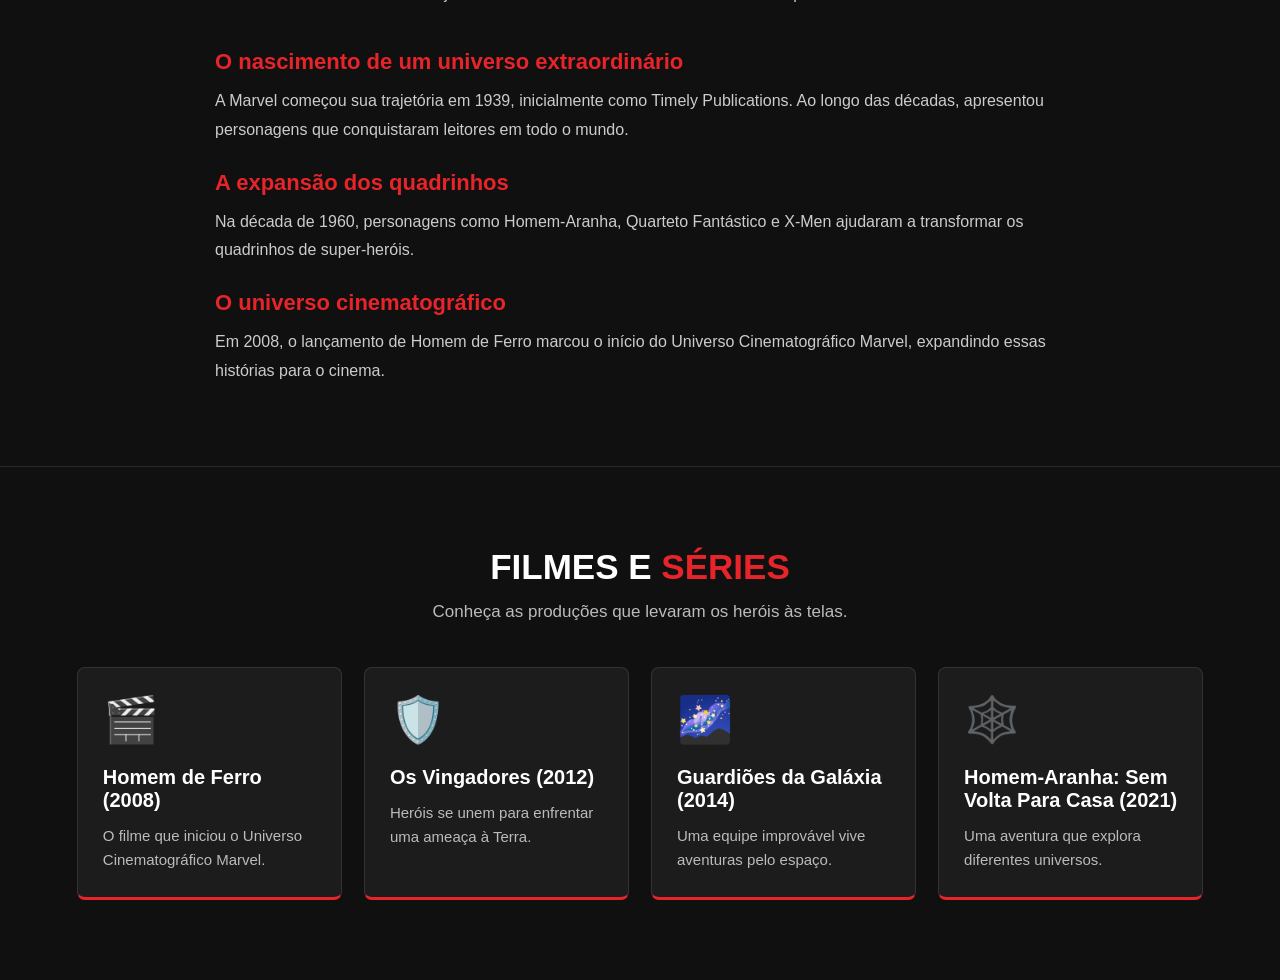
==== commit adb2b77f: "commit" ====
--- a/index.html
+++ b/index.html
@@ -142,28 +142,44 @@
 
     <div class="grade-personagens">
 
-        <article class="personagem">
-            <div class="icone-personagem">💎</div>
+        <!-- THANOS -->
+        <article class="personagem">
+            <img src="thanos.jpeg" alt="Thanos">
             <h3>Thanos</h3>
-            <p>Um poderoso conquistador que busca impor sua visão de equilíbrio ao universo.</p>
-        </article>
-
-        <article class="personagem">
-            <div class="icone-personagem">🟢</div>
+            <p>
+                Um poderoso conquistador que busca impor
+                sua visão de equilíbrio ao universo.
+            </p>
+        </article>
+
+        <!-- DUENDE VERDE -->
+        <article class="personagem">
+            <img src="duende-verde.jpeg" alt="Duende Verde">
             <h3>Duende Verde</h3>
-            <p>Um dos maiores inimigos do Homem-Aranha, conhecido por sua inteligência e tecnologia.</p>
-        </article>
-
-        <article class="personagem">
-            <div class="icone-personagem">🐍</div>
+            <p>
+                Um dos maiores inimigos do Homem-Aranha,
+                conhecido por sua inteligência e tecnologia.
+            </p>
+        </article>
+
+        <!-- LOKI -->
+        <article class="personagem">
+            <img src="loki.jpeg" alt="Loki">
             <h3>Loki</h3>
-            <p>O Deus da Trapaça, conhecido por sua magia, inteligência e planos inesperados.</p>
-        </article>
-
-        <article class="personagem">
-            <div class="icone-personagem">🤖</div>
+            <p>
+                O Deus da Trapaça, conhecido por sua magia,
+                inteligência e planos inesperados.
+            </p>
+        </article>
+
+        <!-- ULTRON -->
+        <article class="personagem">
+            <img src="ultron.jpeg" alt="Ultron">
             <h3>Ultron</h3>
-            <p>Uma inteligência artificial que se torna uma grande ameaça para a humanidade.</p>
+            <p>
+                Uma inteligência artificial que se torna
+                uma grande ameaça para a humanidade.
+            </p>
         </article>
 
     </div>
--- a/main.css
+++ b/main.css
@@ -370,3 +370,103 @@
 .personagem {
     overflow: hidden;
 }
+
+
+/* GALERIA DE VILÕES */
+
+#viloes {
+    background-color: #080808;
+    padding: 80px 6%;
+}
+
+#viloes .titulo-secao h2 {
+    font-size: 35px;
+    color: white;
+    margin-bottom: 15px;
+}
+
+#viloes .titulo-secao h2 span {
+    color: #e62429;
+}
+
+#viloes .titulo-secao p {
+    color: #bbbbbb;
+    font-size: 17px;
+}
+
+/* GRADE DOS VILÕES */
+
+#viloes .grade-personagens {
+    display: grid;
+    grid-template-columns: repeat(4, 1fr);
+    gap: 22px;
+}
+
+/* CARTÕES */
+
+#viloes .personagem {
+    background: #181818;
+    padding: 0;
+    border: 1px solid #333;
+    border-bottom: 4px solid #e62429;
+    border-radius: 10px;
+    overflow: hidden;
+    transition: 0.3s ease;
+}
+
+#viloes .personagem:hover {
+    transform: translateY(-8px);
+    border-color: #e62429;
+    box-shadow: 0 8px 25px rgba(230, 36, 41, 0.25);
+}
+
+/* FOTOGRAFIAS */
+
+#viloes .personagem img {
+    width: 100%;
+    height: 320px;
+    object-fit: cover;
+    object-position: center;
+    display: block;
+    border-radius: 8px 8px 0 0;
+    transition: 0.4s ease;
+}
+
+#viloes .personagem:hover img {
+    transform: scale(1.04);
+}
+
+/* NOMES DOS VILÕES */
+
+#viloes .personagem h3 {
+    color: #e62429;
+    font-size: 21px;
+    margin: 20px 18px 12px;
+}
+
+/* DESCRIÇÕES */
+
+#viloes .personagem p {
+    color: #cccccc;
+    font-size: 15px;
+    line-height: 1.6;
+    margin: 0 18px 22px;
+}
+
+/* RESPONSIVIDADE */
+
+@media (max-width: 900px) {
+    #viloes .grade-personagens {
+        grid-template-columns: repeat(2, 1fr);
+    }
+}
+
+@media (max-width: 550px) {
+    #viloes .grade-personagens {
+        grid-template-columns: 1fr;
+    }
+
+    #viloes .titulo-secao h2 {
+        font-size: 26px;
+    }
+}
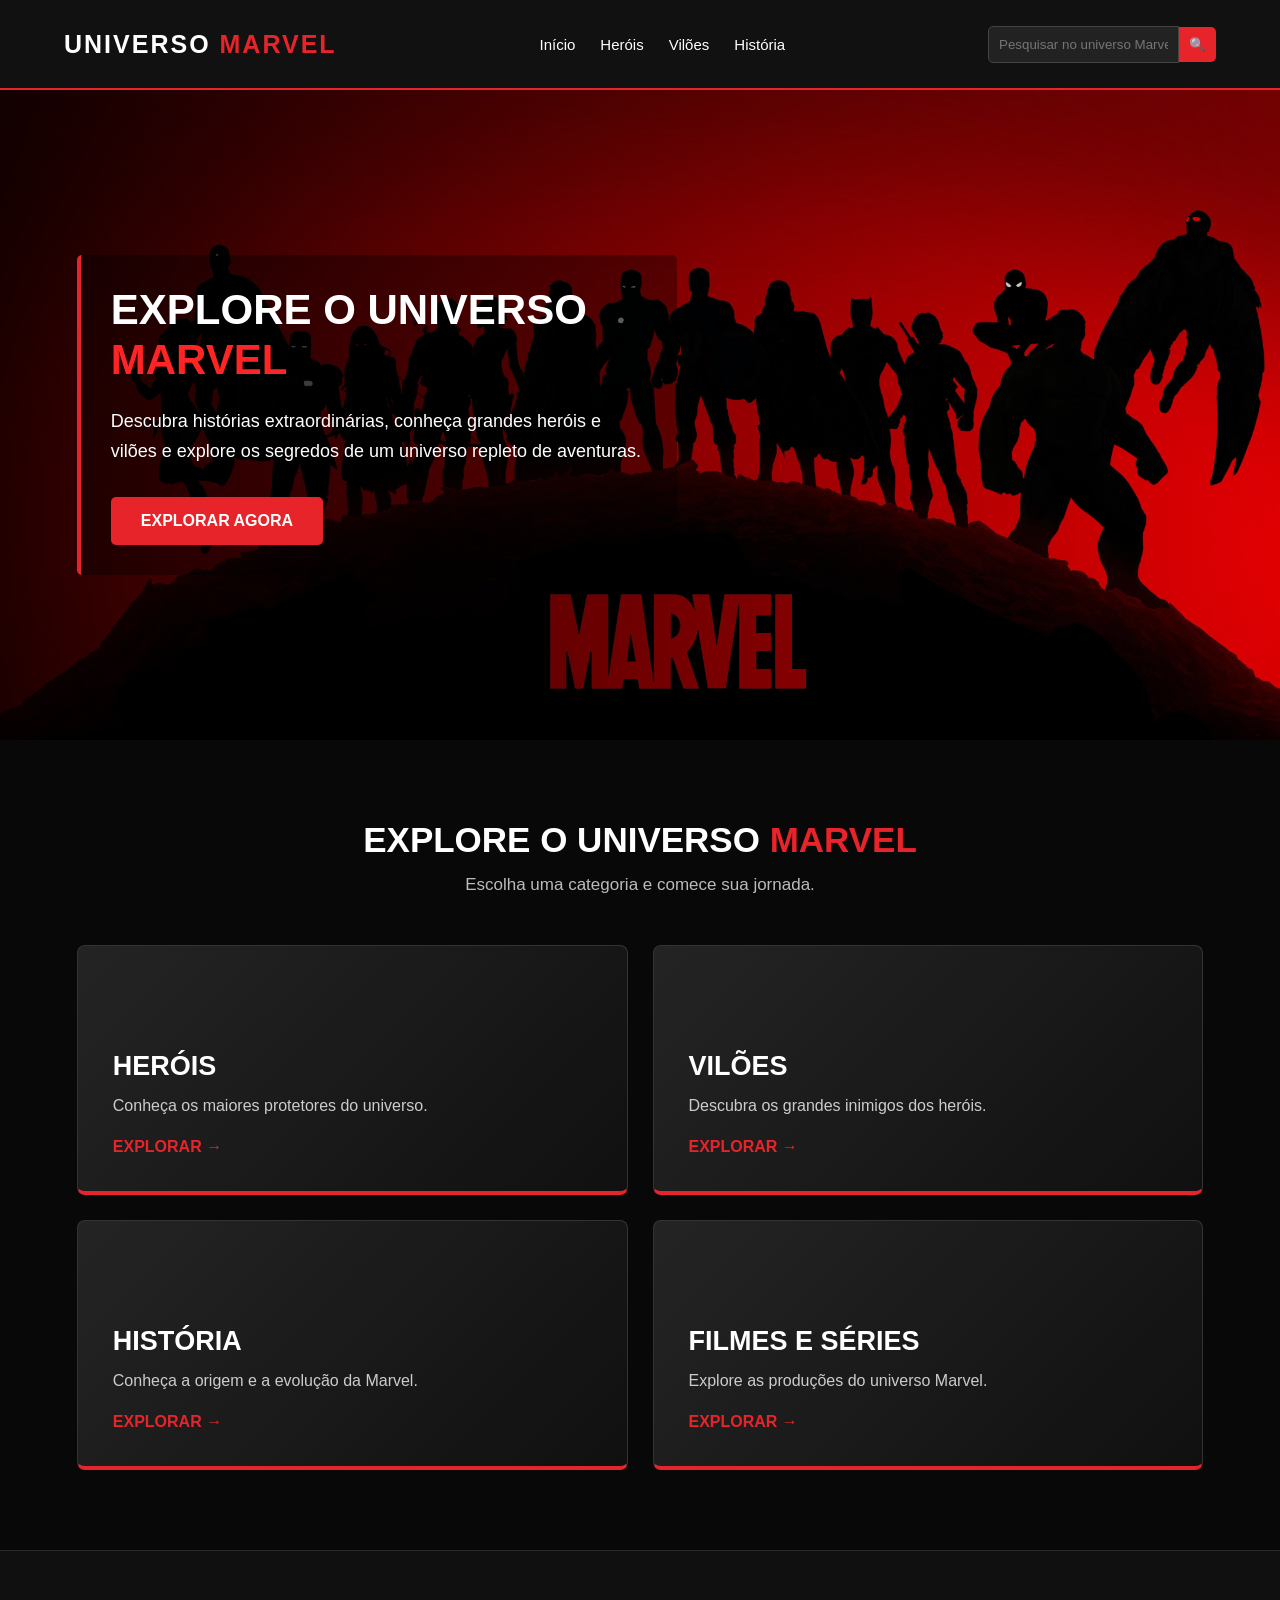
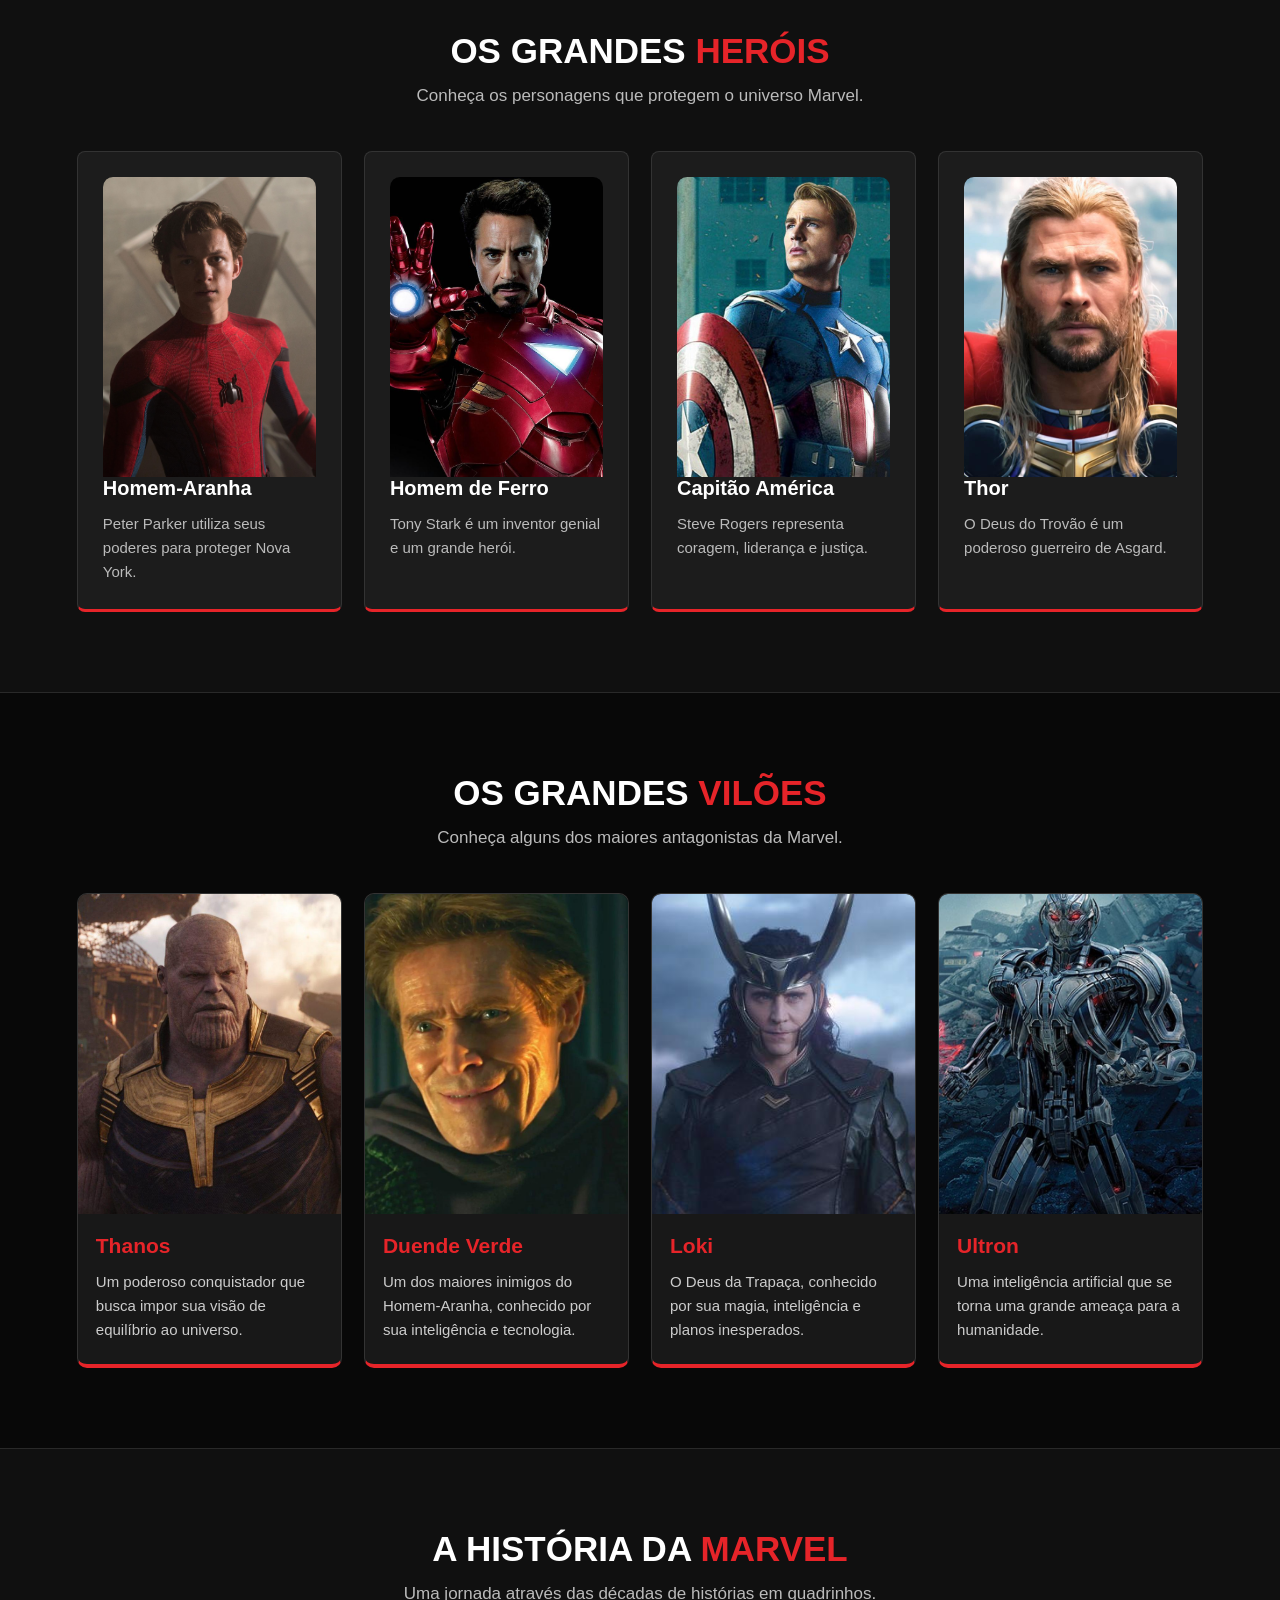
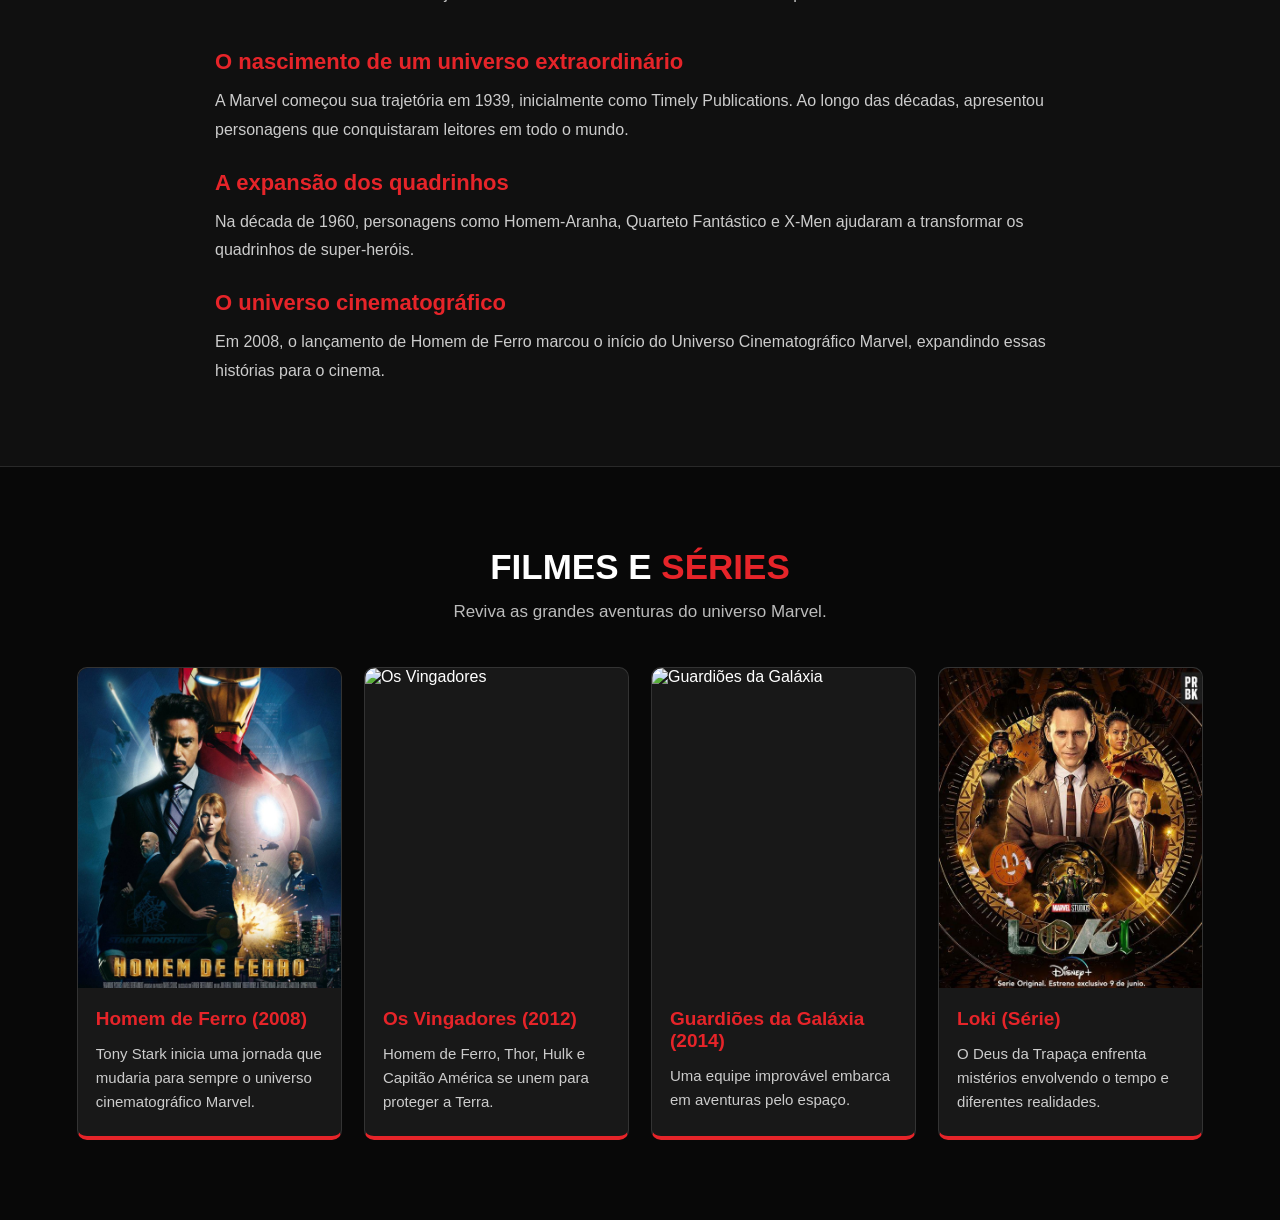
==== commit e1b0a961: "commit" ====
--- a/index.html
+++ b/index.html
@@ -224,44 +224,66 @@
 </section>
 
 
+
 <!-- SEÇÃO DE FILMES E SÉRIES -->
 
 <section class="secao-conteudo" id="filmes">
 
     <div class="titulo-secao">
         <h2>FILMES E <span>SÉRIES</span></h2>
-        <p>Conheça as produções que levaram os heróis às telas.</p>
+        <p>Reviva as grandes aventuras do universo Marvel.</p>
     </div>
 
     <div class="grade-personagens">
 
-        <article class="personagem">
-            <div class="icone-personagem">🎬</div>
+        <!-- HOMEM DE FERRO -->
+        <article class="personagem">
+            <img src="homem-de-ferro-filme.jpeg"
+                 alt="Homem de Ferro">
             <h3>Homem de Ferro (2008)</h3>
-            <p>O filme que iniciou o Universo Cinematográfico Marvel.</p>
-        </article>
-
-        <article class="personagem">
-            <div class="icone-personagem">🛡️</div>
+            <p>
+                Tony Stark inicia uma jornada que mudaria
+                para sempre o universo cinematográfico Marvel.
+            </p>
+        </article>
+
+        <!-- OS VINGADORES -->
+        <article class="personagem">
+            <img src="vingadores-2012.jpeg"
+                 alt="Os Vingadores">
             <h3>Os Vingadores (2012)</h3>
-            <p>Heróis se unem para enfrentar uma ameaça à Terra.</p>
-        </article>
-
-        <article class="personagem">
-            <div class="icone-personagem">🌌</div>
+            <p>
+                Homem de Ferro, Thor, Hulk e Capitão América
+                se unem para proteger a Terra.
+            </p>
+        </article>
+
+        <!-- GUARDIÕES DA GALÁXIA -->
+        <article class="personagem">
+            <img src="guardioes-galaxia.jpeg"
+                 alt="Guardiões da Galáxia">
             <h3>Guardiões da Galáxia (2014)</h3>
-            <p>Uma equipe improvável vive aventuras pelo espaço.</p>
-        </article>
-
-        <article class="personagem">
-            <div class="icone-personagem">🕸️</div>
-            <h3>Homem-Aranha: Sem Volta Para Casa (2021)</h3>
-            <p>Uma aventura que explora diferentes universos.</p>
-        </article>
-
-    </div>
-
-</section>
+            <p>
+                Uma equipe improvável embarca em aventuras
+                pelo espaço.
+            </p>
+        </article>
+
+        <!-- LOKI -->
+        <article class="personagem">
+            <img src="loki-serie.jpeg"
+                 alt="Série Loki">
+            <h3>Loki (Série)</h3>
+            <p>
+                O Deus da Trapaça enfrenta mistérios
+                envolvendo o tempo e diferentes realidades.
+            </p>
+        </article>
+
+    </div>
+
+</section>
+
 
 </main>
 
--- a/main.css
+++ b/main.css
@@ -470,3 +470,171 @@
         font-size: 26px;
     }
 }
+
+
+/* FILMES E SÉRIES */
+
+#filmes {
+    background-color: #080808;
+    padding: 80px 6%;
+}
+
+#filmes .titulo-secao h2 span {
+    color: #e62429;
+}
+
+/* GRADE DE PRODUÇÕES */
+
+#filmes .grade-personagens {
+    display: grid;
+    grid-template-columns: repeat(4, 1fr);
+    gap: 22px;
+}
+
+/* CARTÕES */
+
+#filmes .personagem {
+    background: #181818;
+    padding: 0;
+    border: 1px solid #333;
+    border-bottom: 4px solid #e62429;
+    border-radius: 10px;
+    overflow: hidden;
+    transition: 0.3s ease;
+}
+
+#filmes .personagem:hover {
+    transform: translateY(-8px);
+    border-color: #e62429;
+    box-shadow: 0 8px 25px rgba(230, 36, 41, 0.25);
+}
+
+/* PÔSTERES */
+
+#filmes .personagem img {
+    width: 100%;
+    height: 320px;
+    object-fit: cover;
+    object-position: center;
+    display: block;
+    transition: 0.4s ease;
+}
+
+#filmes .personagem:hover img {
+    transform: scale(1.04);
+}
+
+/* TÍTULOS */
+
+#filmes .personagem h3 {
+    color: #e62429;
+    font-size: 19px;
+    margin: 20px 18px 12px;
+}
+
+/* DESCRIÇÕES */
+
+#filmes .personagem p {
+    color: #cccccc;
+    font-size: 15px;
+    line-height: 1.6;
+    margin: 0 18px 22px;
+}
+
+/* RESPONSIVIDADE */
+
+@media (max-width: 900px) {
+    #filmes .grade-personagens {
+        grid-template-columns: repeat(2, 1fr);
+    }
+}
+
+@media (max-width: 550px) {
+    #filmes .grade-personagens {
+        grid-template-columns: 1fr;
+    }
+}
+
+
+/* FILMES E SÉRIES */
+
+#filmes {
+    background-color: #080808;
+    padding: 80px 6%;
+}
+
+#filmes .titulo-secao h2 span {
+    color: #e62429;
+}
+
+/* GRADE DE PRODUÇÕES */
+
+#filmes .grade-personagens {
+    display: grid;
+    grid-template-columns: repeat(4, 1fr);
+    gap: 22px;
+}
+
+/* CARTÕES */
+
+#filmes .personagem {
+    background: #181818;
+    padding: 0;
+    border: 1px solid #333;
+    border-bottom: 4px solid #e62429;
+    border-radius: 10px;
+    overflow: hidden;
+    transition: 0.3s ease;
+}
+
+#filmes .personagem:hover {
+    transform: translateY(-8px);
+    border-color: #e62429;
+    box-shadow: 0 8px 25px rgba(230, 36, 41, 0.25);
+}
+
+/* PÔSTERES */
+
+#filmes .personagem img {
+    width: 100%;
+    height: 320px;
+    object-fit: cover;
+    object-position: center;
+    display: block;
+    transition: 0.4s ease;
+}
+
+#filmes .personagem:hover img {
+    transform: scale(1.04);
+}
+
+/* TÍTULOS */
+
+#filmes .personagem h3 {
+    color: #e62429;
+    font-size: 19px;
+    margin: 20px 18px 12px;
+}
+
+/* DESCRIÇÕES */
+
+#filmes .personagem p {
+    color: #cccccc;
+    font-size: 15px;
+    line-height: 1.6;
+    margin: 0 18px 22px;
+}
+
+/* RESPONSIVIDADE */
+
+@media (max-width: 900px) {
+    #filmes .grade-personagens {
+        grid-template-columns: repeat(2, 1fr);
+    }
+}
+
+@media (max-width: 550px) {
+    #filmes .grade-personagens {
+        grid-template-columns: 1fr;
+    }
+}
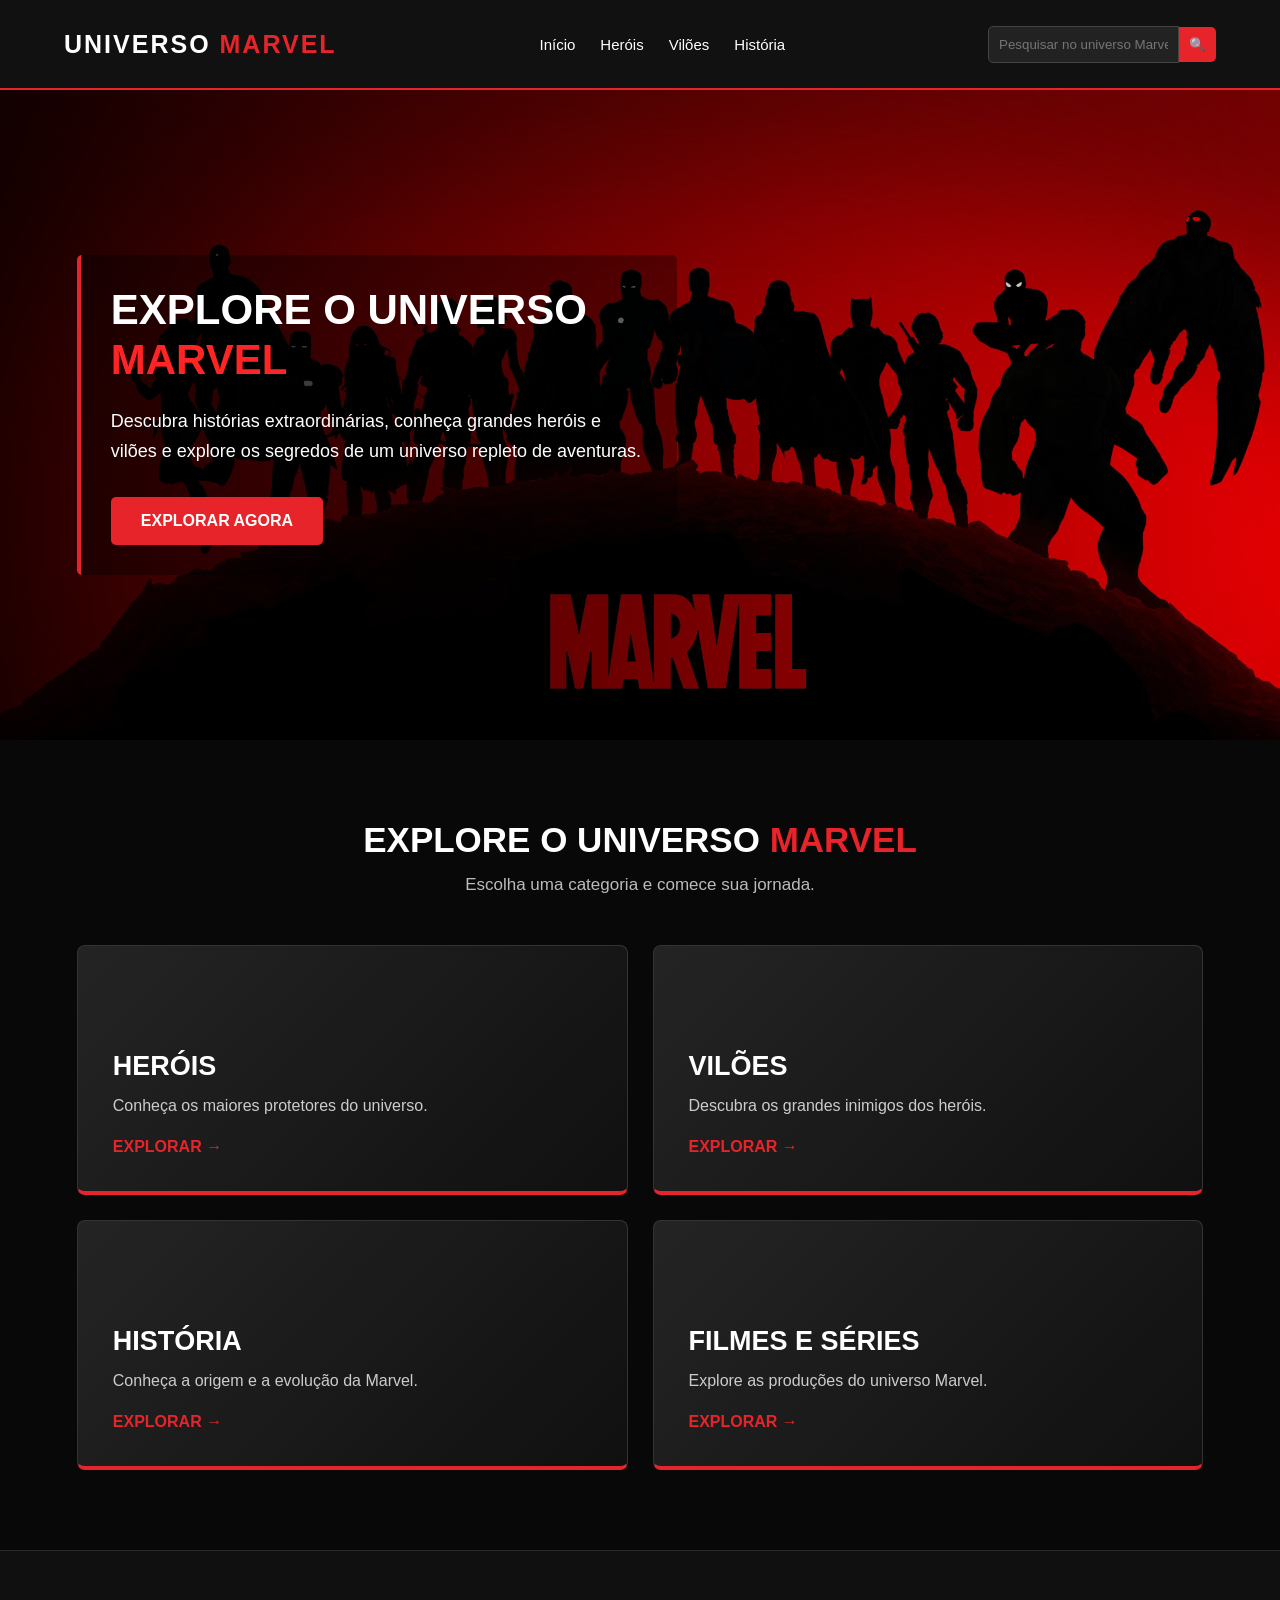
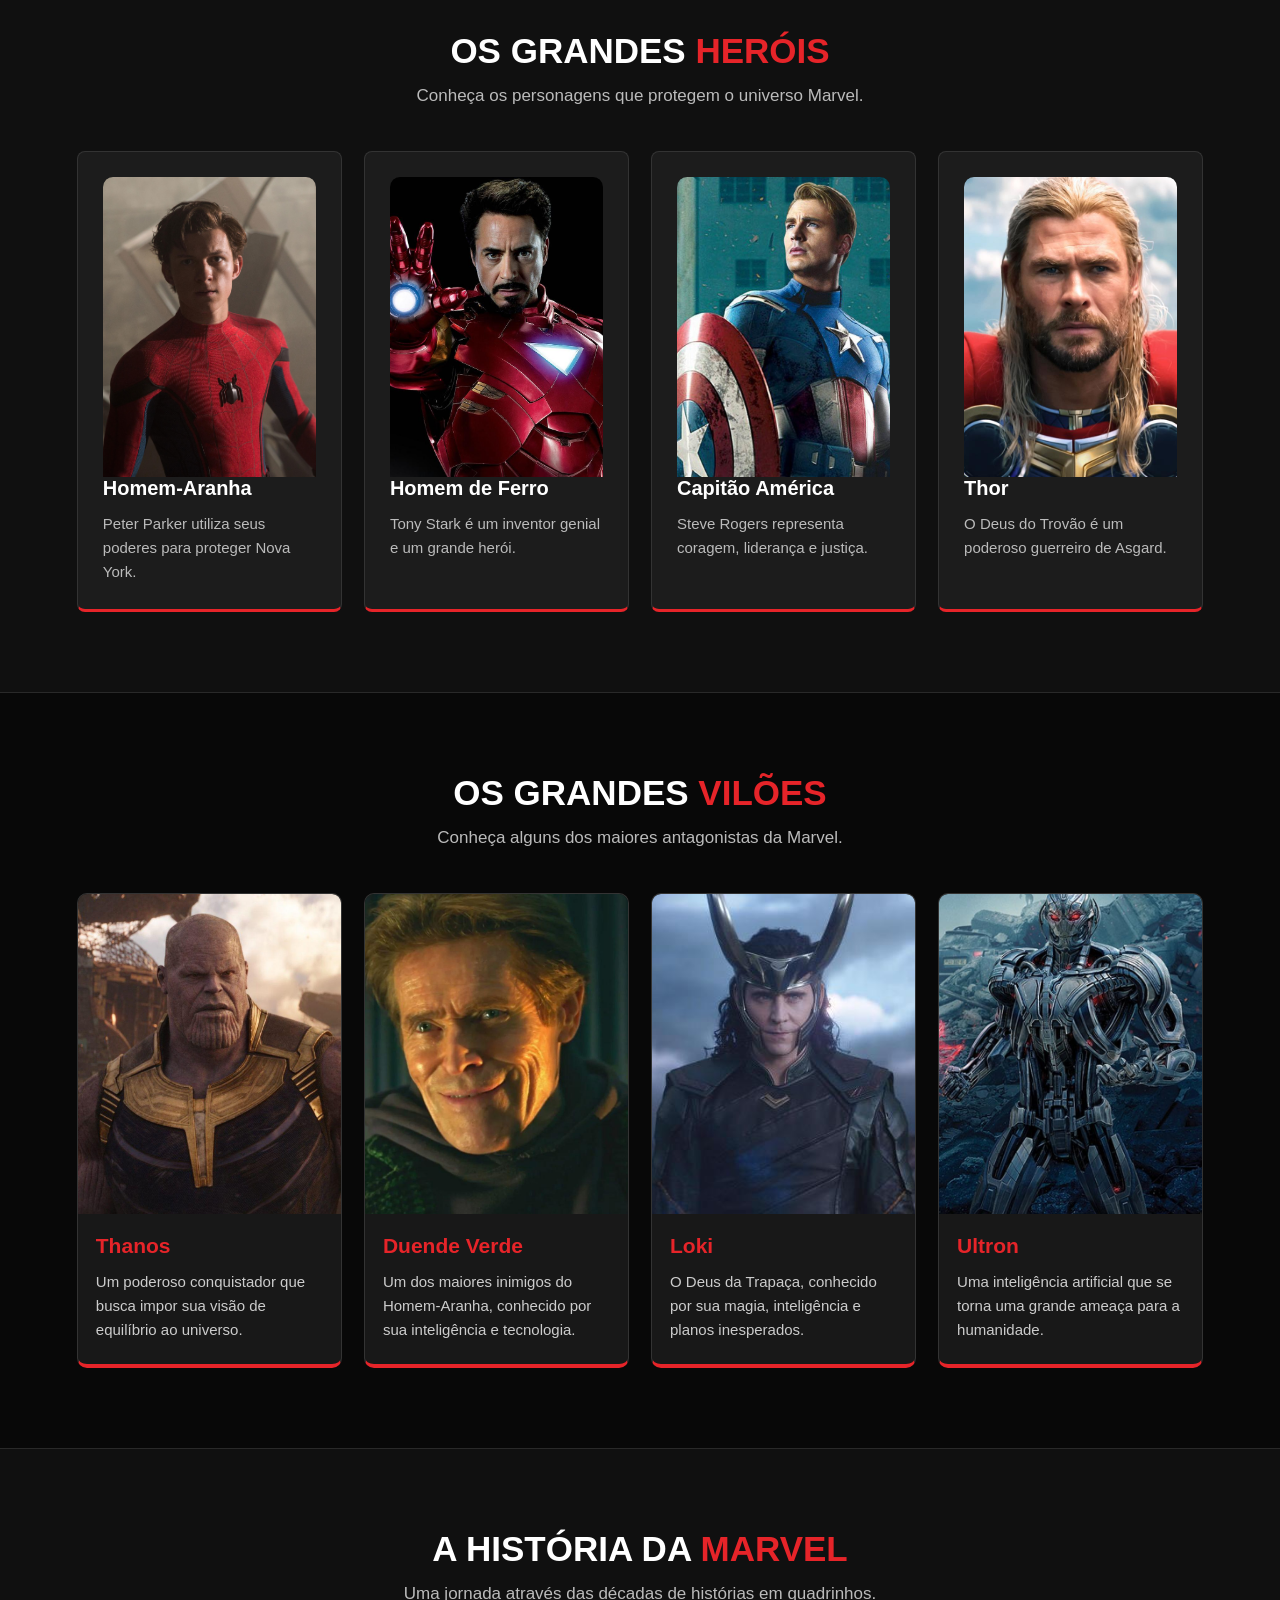
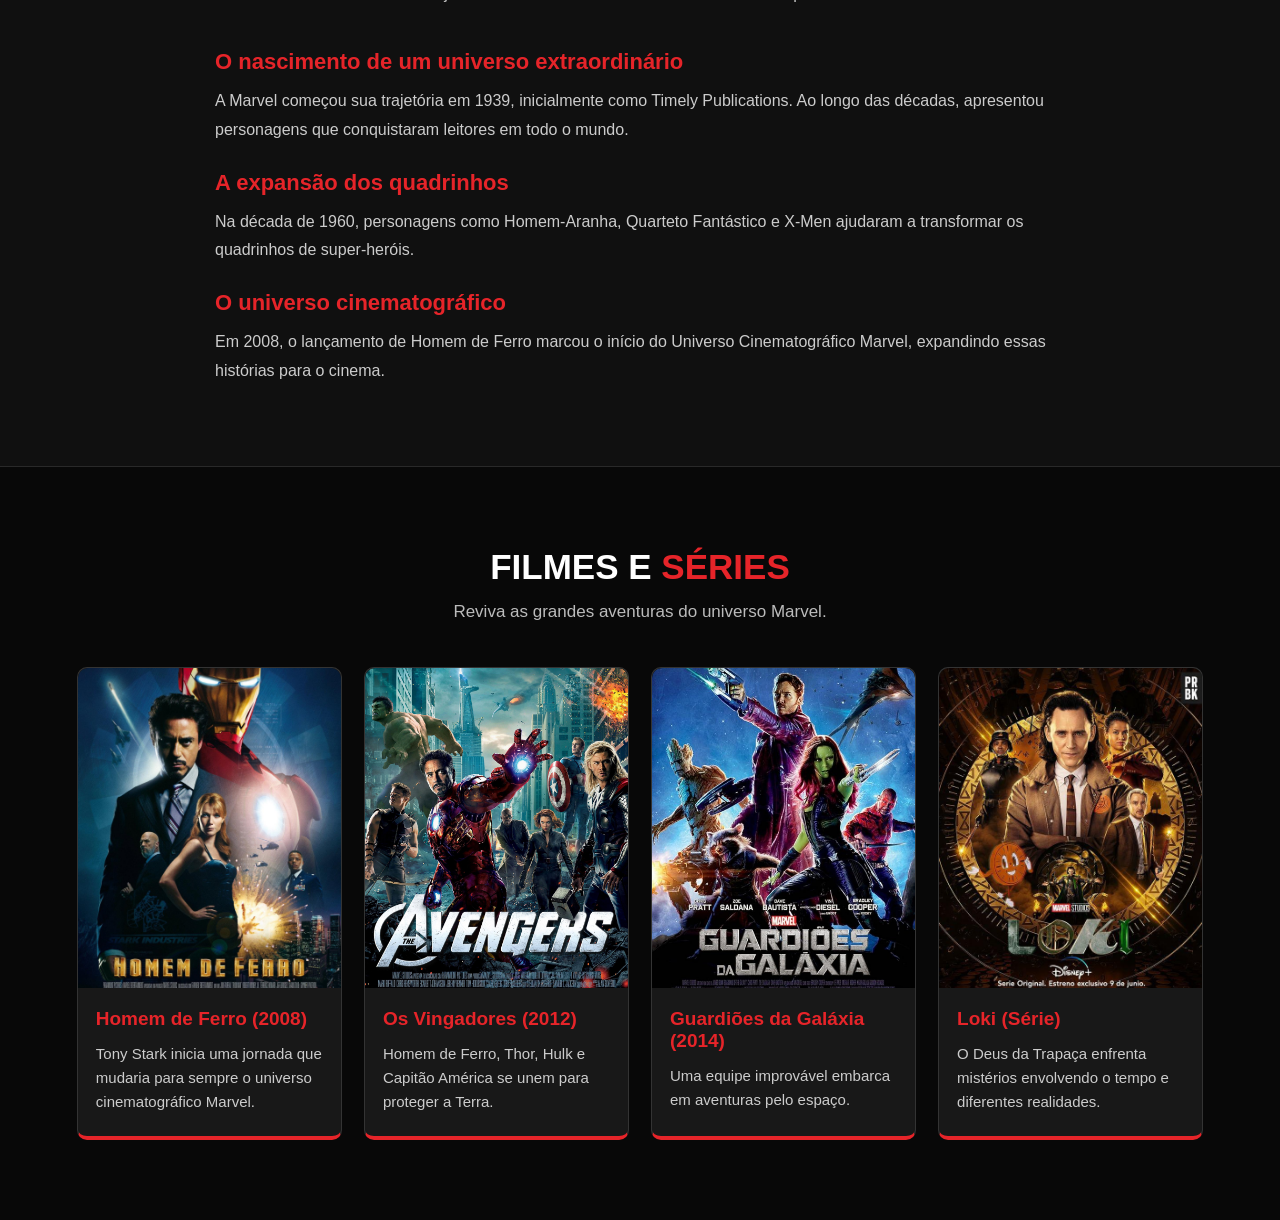
==== commit 881bfd10: "commit" ====
--- a/index.html
+++ b/index.html
@@ -249,7 +249,7 @@
 
         <!-- OS VINGADORES -->
         <article class="personagem">
-            <img src="vingadores-2012.jpeg"
+            <img src="vingadores.jpeg"
                  alt="Os Vingadores">
             <h3>Os Vingadores (2012)</h3>
             <p>
@@ -260,7 +260,7 @@
 
         <!-- GUARDIÕES DA GALÁXIA -->
         <article class="personagem">
-            <img src="guardioes-galaxia.jpeg"
+            <img src="guardioes-da-galaxia.jpeg"
                  alt="Guardiões da Galáxia">
             <h3>Guardiões da Galáxia (2014)</h3>
             <p>
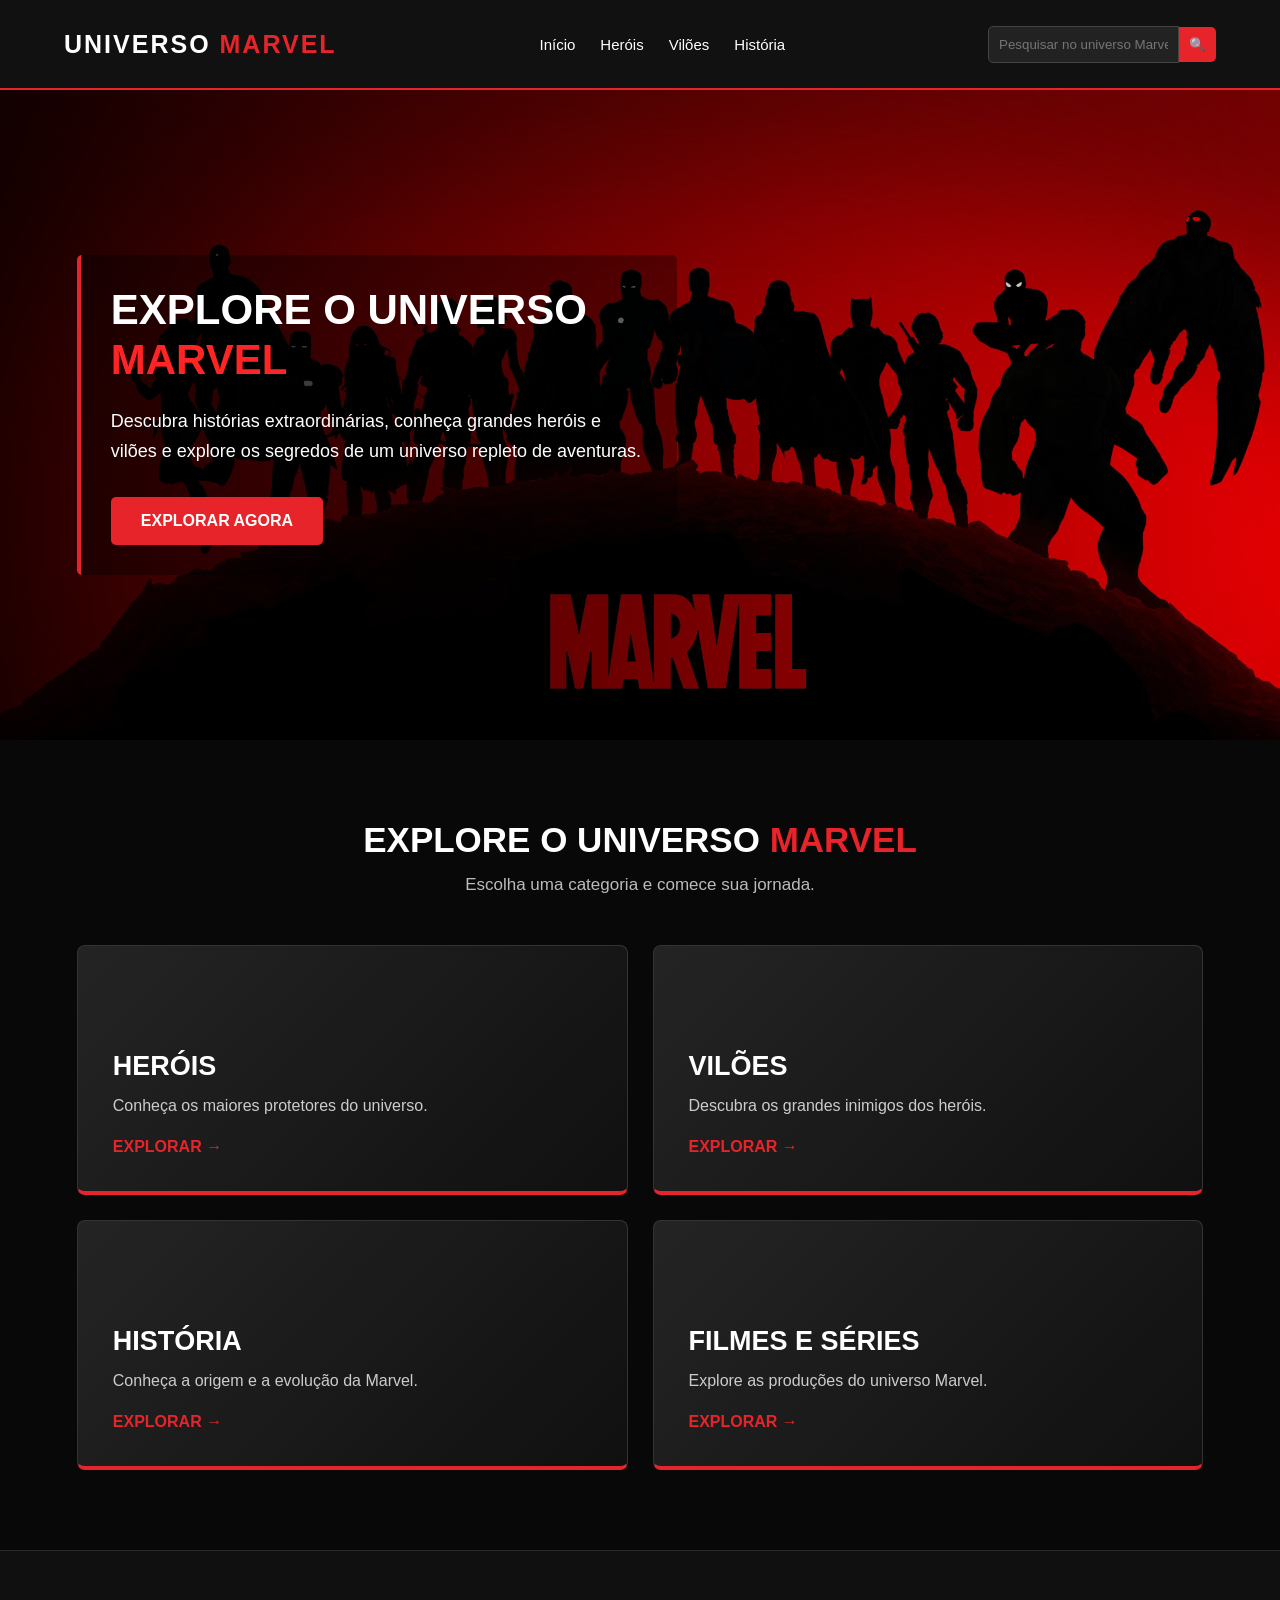
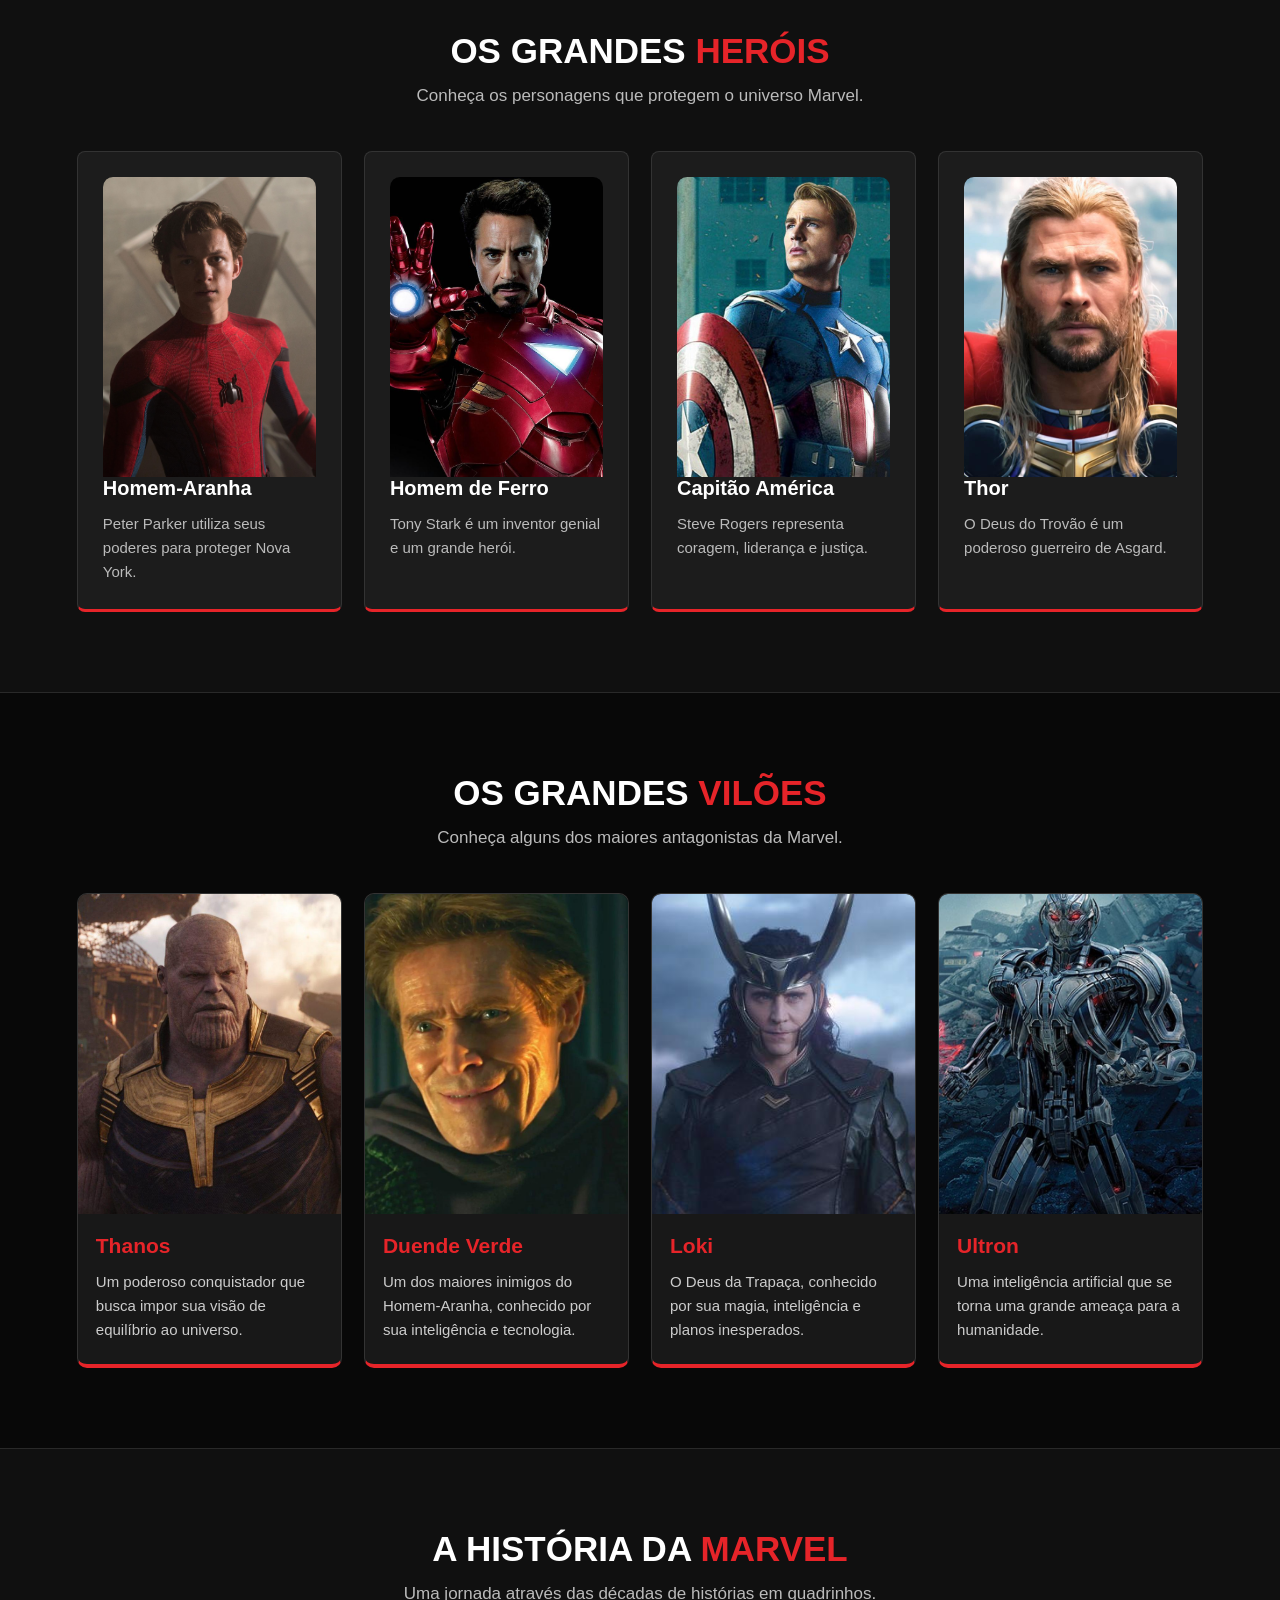
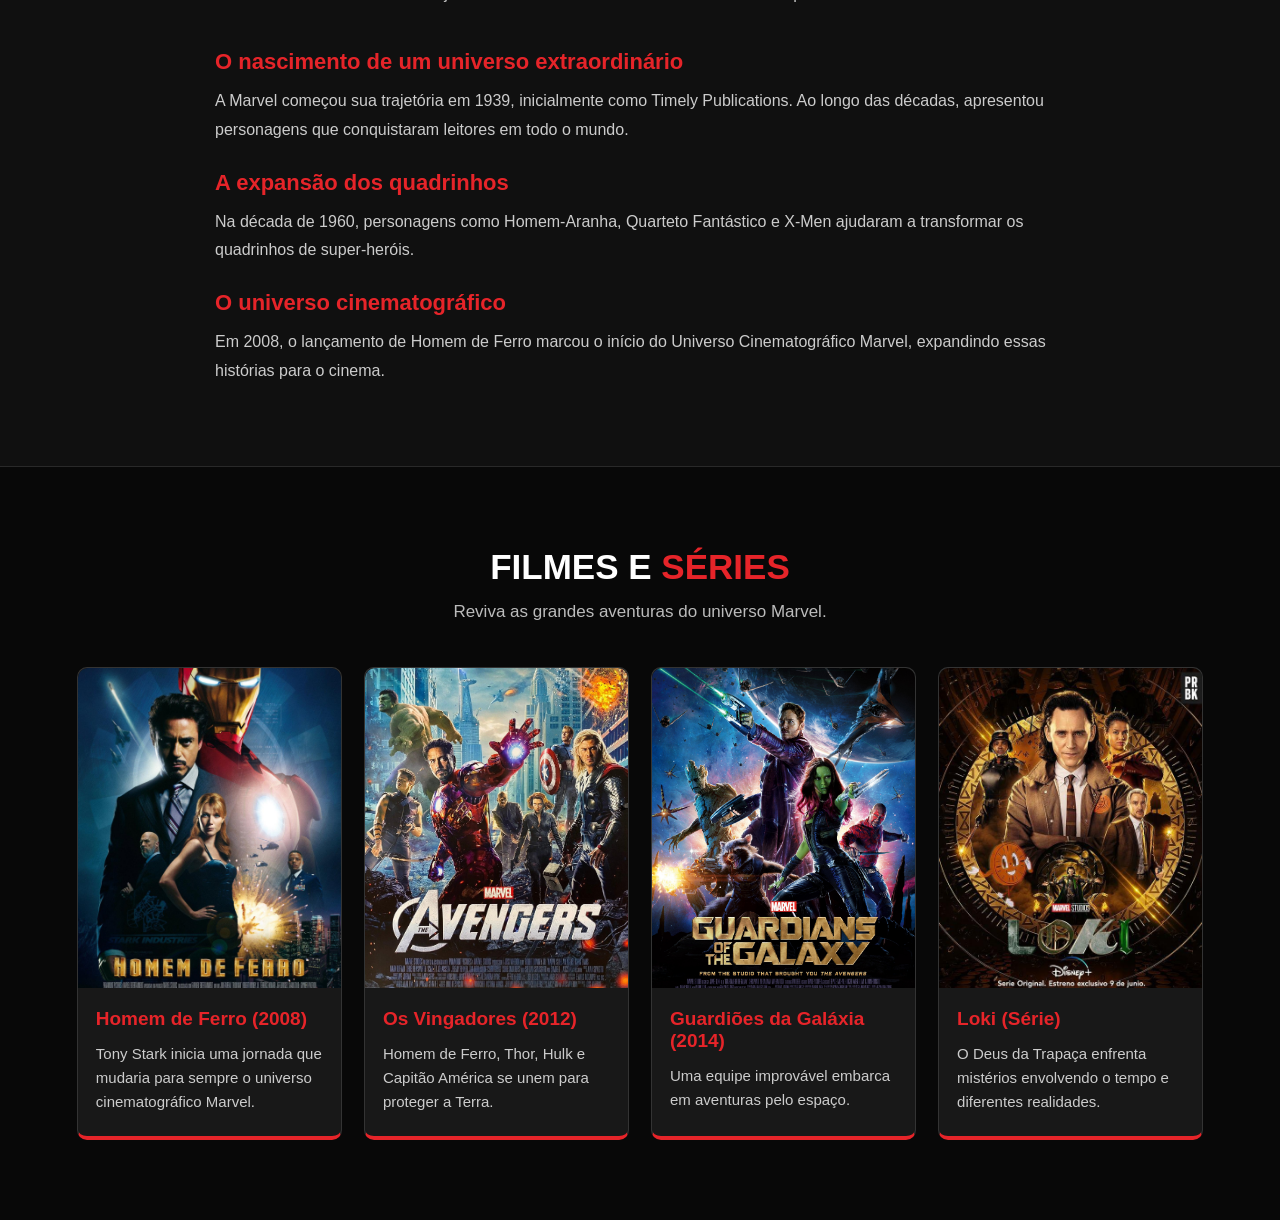
==== commit 83275d38: "commit" ====
--- a/index.html
+++ b/index.html
@@ -249,7 +249,7 @@
 
         <!-- OS VINGADORES -->
         <article class="personagem">
-            <img src="vingadores.jpeg"
+            <img src="vingadores-2012.jpeg"
                  alt="Os Vingadores">
             <h3>Os Vingadores (2012)</h3>
             <p>
@@ -260,7 +260,7 @@
 
         <!-- GUARDIÕES DA GALÁXIA -->
         <article class="personagem">
-            <img src="guardioes-da-galaxia.jpeg"
+            <img src="guardioes-galaxia.jpeg"
                  alt="Guardiões da Galáxia">
             <h3>Guardiões da Galáxia (2014)</h3>
             <p>
